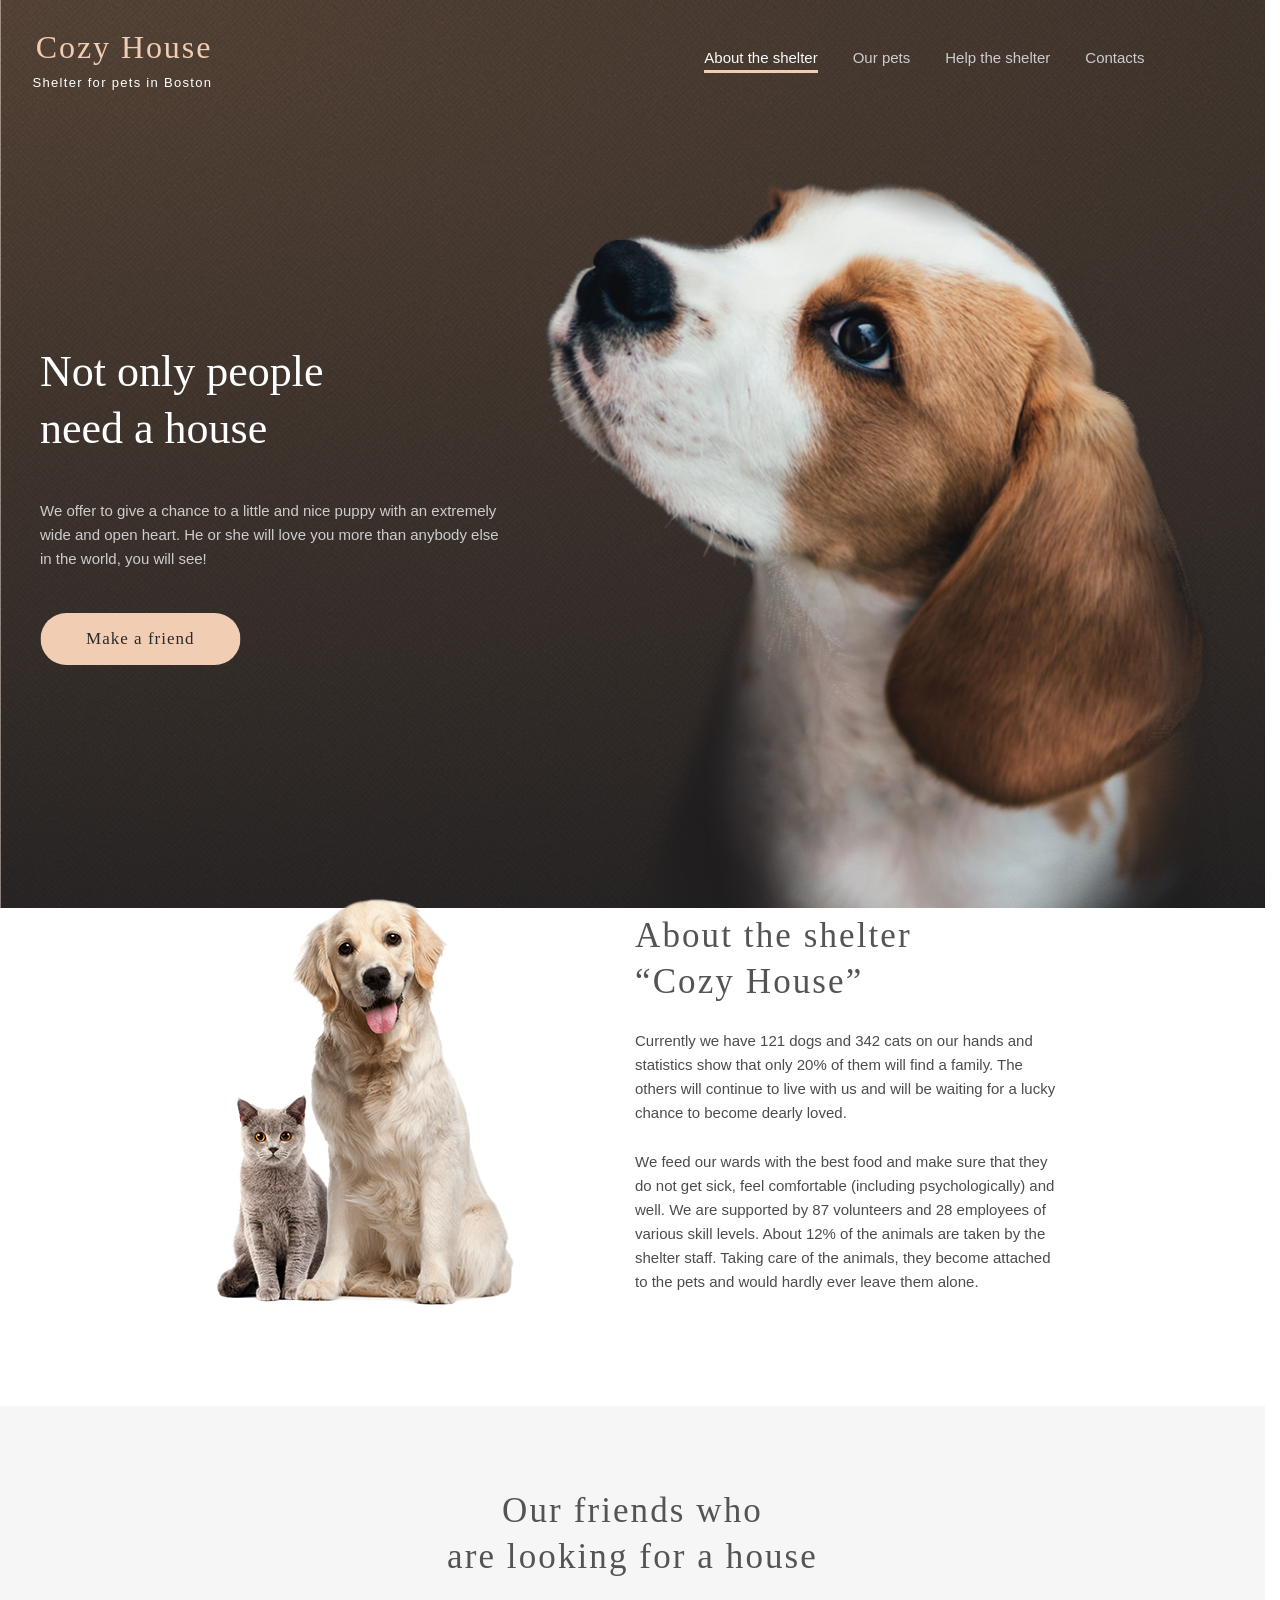
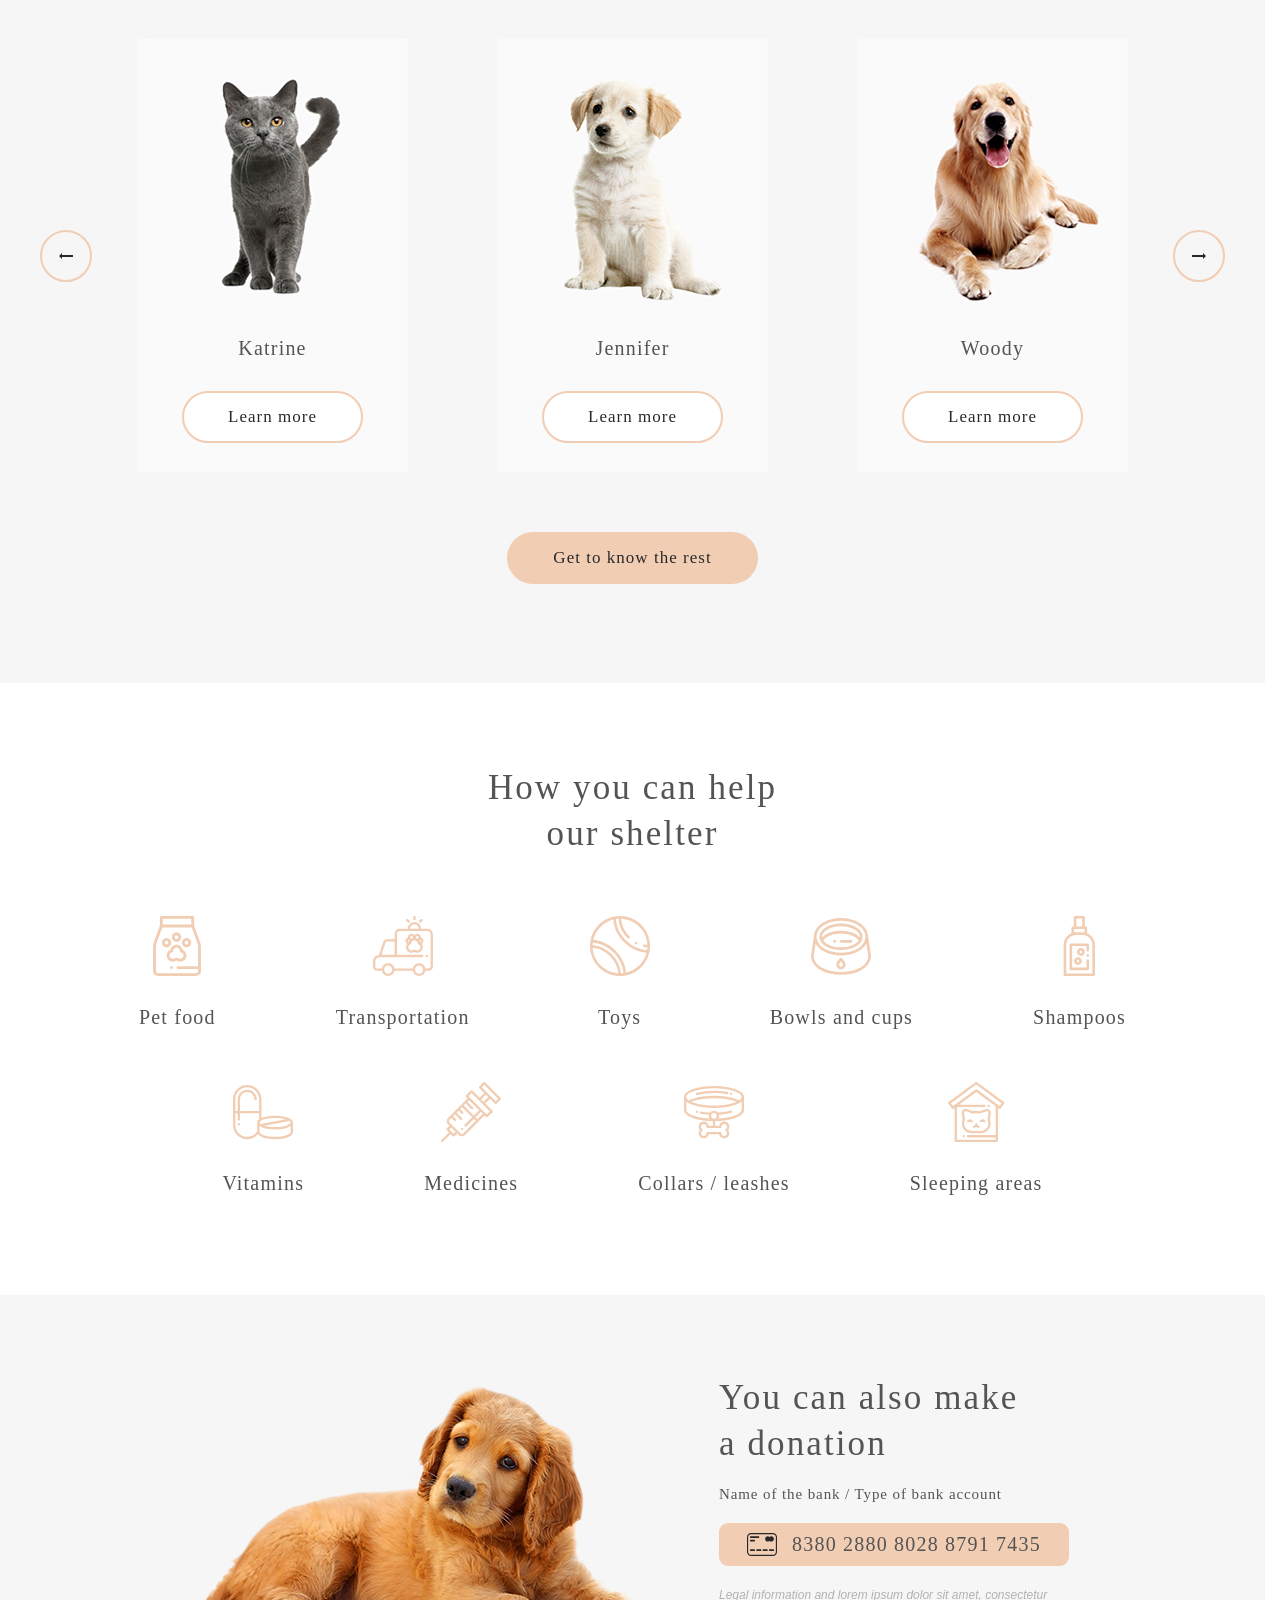
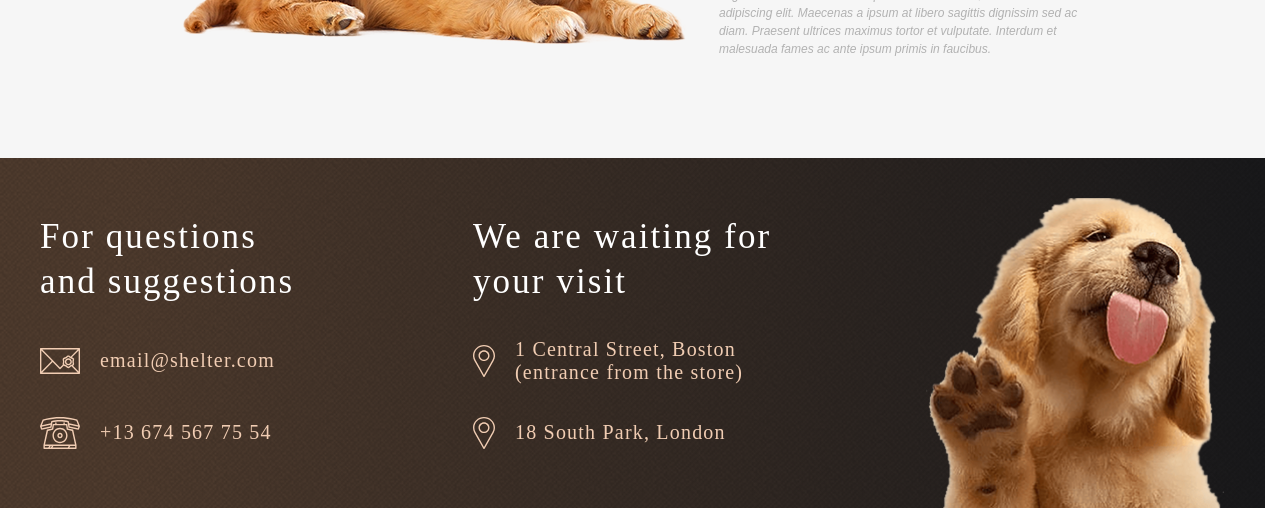
==== shelter/index.html @ 60123913 "refactor: section start background (Fri, Jun 19, 2026 06:32:00 PM)" ====
<!DOCTYPE html>
<html lang="en">

<head>
  <meta charset="utf-8">
  <meta http-equiv="X-UA-Compatible" content="IE=edge">
  <meta name="viewport" content="width=device-width, initial-scale=1">
  <link href="https://fonts.cdnfonts.com/css/georgia" rel="stylesheet">
  <link rel="stylesheet" href="./assets/css/modern-normalize.css">
  <link rel="stylesheet" href="./assets/css/burger.css">
  <link rel="stylesheet" href="./assets/css/styles.css">
  <link rel="stylesheet" href="./assets/css/styles-mobile.css">
  <link rel="icon" href="./favicon.ico">
  <title>Cozy House - Main</title>
</head>

<body>

  <div class="container">

    <header class="header">
      <nav class="nav">
        <div class="nav-container">
          <div class="title-container">
            <div class="title-caption"><a href="./index.html">Cozy House</a></div>
            <div class="subtitle-caption">Shelter for pets in Boston</div>
          </div>
          <ul class="nav-links-container">
            <li class="nav-item"><span class="nav-link nav-link-active">About the shelter</span></li>
            <li class="nav-item"><a href="./our-pets.html" class="nav-link">Our pets</a></li>
            <li class="nav-item"><a href="./index.html#help" class="nav-link">Help the shelter</a></li>
            <li class="nav-item"><a href="#contacts" class="nav-link">Contacts</a></li>
          </ul>
          <div class="burger-button-container">
            <div class="burger-button">
              <span class="burger-line burger-line-top"></span>
              <span class="burger-line burger-line-center"></span>
              <span class="burger-line burger-line-bottom"></span>
            </div>
          </div>
        </div>
      </nav>
    </header>

    <main class="main">

      <section class="section-start">
        <div class="start-container">
          <div class="start-content-container">
            <h1 class="header-h1 start-header">Not only people need a house</h1>
            <p class="paragraph-l color-dark-s">We offer to give a chance to a little and nice puppy with an extremely
              wide and open heart. He or she will love you more than anybody else in the world, you will see!</p>
            <div class="start-button-container">
              <a href="#pets" class="pet-button start-button">Make a friend</a>
            </div>
          </div>
          <div class="start-image-container">
            <div class="start-image"></div>
          </div>
        </div>
      </section>

      <section class="section-about" id="about">
        <div class="about-container">
          <div class="about-image-container">
            <div class="about-image"></div>
          </div>
          <div class="about-content-container">
            <h2 class="header-h2 about-header">About the shelter “Cozy House”</h2>
            <p class="paragraph-l about-text">Currently we have 121 dogs and 342 cats on our hands and statistics show
              that only
              20% of them will find a family. The others will continue to live with us and will be waiting for a lucky
              chance to become dearly loved.</p>
            <p class="paragraph-l about-text">We feed our wards with the best food and make sure that they do not get
              sick, feel
              comfortable (including psychologically) and well. We are supported by 87 volunteers and 28 employees of
              various skill levels. About 12% of the animals are taken by the shelter staff. Taking care of the animals,
              they become attached to the pets and would hardly ever leave them alone.</p>
          </div>
        </div>
      </section>

      <section class="section-pets" id="pets">
        <div class="pets-container">
          <h2 class="header-h2 pets-header">Our friends who<br> are looking for a house</h2>

          <div class="pets-slider-container">

            <div class="slider-controls">
              <div class="slider-control slider-control-left"></div>
            </div>

            <div class="pets-slider">

              <div class="pet-card">
                <div class="pet-image pet-image-1"></div>
                <h3 class="header-h3 pet-name">Katrine</h3>
                <div class="pet-button-container">
                  <a href="#" class="pet-button">Learn more</a>
                </div>
              </div>

              <div class="pet-card">
                <div class="pet-image pet-image-2"></div>
                <h3 class="header-h3 pet-name">Jennifer</h3>
                <div class="pet-button-container">
                  <a href="#" class="pet-button">Learn more</a>
                </div>
              </div>

              <div class="pet-card">
                <div class="pet-image pet-image-3"></div>
                <h3 class="header-h3 pet-name">Woody</h3>
                <div class="pet-button-container">
                  <a href="#" class="pet-button">Learn more</a>
                </div>
              </div>

            </div>

            <div class="slider-controls">
              <div class="slider-control slider-control-right"></div>
            </div>

          </div>

          <div class="pets-button-container">
            <a href="./our-pets.html" class="pet-button pets-button">Get to know the rest</a>
          </div>

        </div>
      </section>

      <section class="section-help" id="help">
        <div class="help-container">
          <h2 class="header-h2 help-header">How you can help our shelter</h2>
          <div class="help-items-container">
            <div class="help-item">
              <div class="help-image help-image-1"></div>
              <h3 class="header-h3 help-item-header">Pet food</h3>
            </div>
            <div class="help-item">
              <div class="help-image help-image-2"></div>
              <h3 class="header-h3 help-item-header">Transportation</h3>
            </div>
            <div class="help-item">
              <div class="help-image help-image-3"></div>
              <h3 class="header-h3 help-item-header">Toys</h3>
            </div>
            <div class="help-item">
              <div class="help-image help-image-4"></div>
              <h3 class="header-h3 help-item-header">Bowls and cups</h3>
            </div>
            <div class="help-item">
              <div class="help-image help-image-5"></div>
              <h3 class="header-h3 help-item-header">Shampoos</h3>
            </div>
            <div class="help-item">
              <div class="help-image help-image-6"></div>
              <h3 class="header-h3 help-item-header">Vitamins</h3>
            </div>
            <div class="help-item">
              <div class="help-image help-image-7"></div>
              <h3 class="header-h3 help-item-header">Medicines</h3>
            </div>
            <div class="help-item">
              <div class="help-image help-image-8"></div>
              <h3 class="header-h3 help-item-header">Collars / leashes</h3>
            </div>
            <div class="help-item">
              <div class="help-image help-image-9 "></div>
              <h3 class="header-h3 help-item-header">Sleeping areas</h3>
            </div>
          </div>
        </div>
      </section>

      <section class="section-donation" id="donation">
        <div class="donation-container">
          <div class="donation-image-container">
            <div class="donation-image"></div>
          </div>
          <div class="donation-content-container">
            <h2 class="header-h2 donation-header">You can also make a donation</h2>
            <p class="header-h5">Name of the bank / Type of bank account</p>
            <div class="donation-card-container">
              <div class="card-image"></div>
              <a href="#">
                <p class="header-h3">8380 2880 8028 8791 7435</p>
              </a>
            </div>
            <p class="paragraph-s">Legal information and lorem ipsum dolor sit amet, consectetur adipiscing elit.
              Maecenas a ipsum at libero sagittis dignissim sed ac diam. Praesent ultrices maximus tortor et vulputate.
              Interdum et malesuada fames ac ante ipsum primis in faucibus.</p>
          </div>
        </div>
      </section>

    </main>

    <footer class="footer" id="contacts">

      <div class="footer-container">
        <div class="footer-content-container">
          <div class="footer-contacts-container">
            <p class="header-h2 color-light-xl">For questions and suggestions</p>
            <div class="footer-mail">
              <div class="mail-icon"></div>
              <p class="header-h3"><a class="footer-link" href="mailto:email@shelter.com">email@shelter.com</a></p>
            </div>
            <div class="footer-phone">
              <div class="phone-icon"></div>
              <p class="header-h3"><a class="footer-link" href="tel:+136745677554">+13 674 567 75 54</a></p>
            </div>
          </div>
          <div class="footer-location-container">
            <p class="header-h2 color-light-xl">We are waiting for your visit</p>
            <div class="footer-location">
              <div class="location-icon"></div>
              <p class="header-h3"><a class="footer-link" href="https://maps.app.goo.gl/uSCrZoXKpnxsAoTY9"
                  target="_blank">1 Central Street, Boston (entrance from the store)</a></p>
            </div>
            <div class="footer-location">
              <div class="location-icon"></div>
              <p class="header-h3"><a class="footer-link" href="https://maps.app.goo.gl/Q9Zvm2cSrWFvhHvR8"
                  target="_blank">18 South Park, London</a></p>
            </div>
          </div>
          <div class="footer-image-container">
            <div class="footer-image"></div>
          </div>
        </div>
      </div>

    </footer>

  </div>

  <script src="./assets/js/index.js"></script>
  <script src="./assets/js/burger.js"></script>

</body>

</html>
---- shelter/assets/css/burger.css ----
.burger-button-container {
  display: none;
  margin-top: 20px;
  margin-right: 0px;
  z-index: 3;
}

.burger-button {
  position: relative;
  width: 30px;
  height: 22px;
  display: flex;
  flex-direction: column;
  justify-content: center;
  gap: 8px;
}

.burger-line {
  align-self: center;
  width: 30px;
  height: 2px;
  background-color: var(--color-primary, #f1cdb3);
}

.burger-line-top,
.burger-line-center,
.burger-line-bottom {
  position: absolute;
  transition-duration: 0.2s;
  transition-property: all;
  transition-delay: 0.1s;
  transition-timing-function: ease-in-out;
}

.burger-line-top {
  top: 0px;
}

.burger-line-center {
  top: 10px;
}

.burger-line-bottom {
  top: 20px;
}

.burger__active .burger-line-top {
  transform: translateY(10px) translateX(10px) rotate(-90deg);
}

.burger__active .burger-line-center {
  transform: rotate(90deg);
}

.burger__active .burger-line-bottom {
  transform: translateY(-10px) translateX(-10px) rotate(-90deg);
}
---- shelter/assets/css/styles.css ----
:root {
  --page-width: 1280px;
  --color-primary: #f1cdb3;
  --color-primary-light: #fddcc4;
  --color-dark: #292929;
  --color-dark-s: #cdcdcd;
  --color-dark-m: #b2b2b2;
  --color-dark-l: #545454;
  --color-dark-xl: #4c4c4c;
  --color-dark-3xl: #292929;
  --color-light: #ffffff;
  --color-light-s: #fafafa;
  --color-light-l: #f6f6f6;
  --color-light-xl: #fff;
}

html {
  scroll-behavior: smooth;
  scrollbar-gutter: stable;
}

body {
  margin: 0;
  padding: 0;
  background: var(--color-light, #fff);
  width: 100%;
  height: 100%;
}

ul {
  list-style-type: none;
}

li.nav-item:hover a {
  cursor: pointer;
}

p,
h1,
h2,
h3,
h4,
ul {
  padding: 0;
  margin: 0;
}

.container {
  /*
  max-width: ;
  position: relative;
  margin-left: auto;
  margin-right: auto;
  */
  overflow: hidden;
}

.header-h1 {
  color: var(--color-light-xl, #fff);
  font-family: Georgia;
  font-size: 44px;
  font-style: normal;
  font-weight: 400;
  line-height: 130%; /* 57.2px */
}

.header-h2 {
  color: var(--color-dark-l, #545454);
  font-family: Georgia;
  font-size: 35px;
  font-style: normal;
  font-weight: 400;
  line-height: 130%; /* 45.5px */
  letter-spacing: 2.1px;
}

.header-h3 {
  color: var(--color-dark-l, #545454);
  font-family: Georgia;
  font-size: 20px;
  font-style: normal;
  font-weight: 400;
  line-height: 115%; /* 23px */
  letter-spacing: 1.2px;
}

.header-h4 {
  color: var(--color-dark-l, #545454);
  font-family: Georgia;
  font-size: 20px;
  font-style: normal;
  font-weight: 400;
  line-height: 115%; /* 23px */
  letter-spacing: 1.2px;
}

.header-h5 {
  color: var(--color-dark-l, #545454);
  font-family: Georgia;
  font-size: 15px;
  font-style: normal;
  font-weight: 400;
  line-height: 110%; /* 16.5px */
  letter-spacing: 0.9px;
}

.paragraph-l {
  color: var(--color-dark-xl, #4c4c4c);
  font-family: Arial;
  font-size: 15px;
  font-style: normal;
  font-weight: 400;
  line-height: 160%; /* 24px */
}

.paragraph-s {
  color: var(--color-dark-m, #b2b2b2);
  font-family: Arial;
  font-size: 12px;
  font-style: italic;
  font-weight: 400;
  line-height: 150%; /* 18px */
}

.pet-params {
  color: #000;
  font-family: Georgia;
  font-size: 15px;
  font-style: normal;
  font-weight: 400;
  line-height: 110%; /* 16.5px */
  letter-spacing: 0.9px;
}

.pet-button {
  font-family: Georgia;
  font-size: 17px;
  font-style: normal;
  font-weight: 400;
  line-height: 130%; /* 22.1px */
  letter-spacing: 1.02px;
  background-color: var(--color-light-xl, #fff);
  color: var(--color-dark-3xl, #292929);
  border: 2px solid var(--color-primary, #f1cdb3);
  border-radius: 100px;
  padding: 13px 44px;
  transition-duration: 0.2s;
  transition-property: all;
  transition-delay: 0.1s;
  transition-timing-function: ease-in-out;
}

.pet-card:hover .pet-button-container .pet-button {
  background-color: var(--color-primary, #f1cdb3);
}

.color-primary {
  color: #f1cdb3;
}

.color-dark-s {
  color: #cdcdcd;
}

.color-dark-l {
  color: #545454;
}

.color-light-xl {
  color: #fff;
}

/* Header */

.header {
  max-width: var(--page-width);
  margin-left: auto;
  margin-right: auto;
  display: flex;
  flex-direction: row;
  justify-content: center;
  align-items: center;
}

.nav {
  display: flex;
  width: 100%;
  flex-direction: row;
  justify-content: center;
  align-items: flex-start;
}

.nav-container {
  display: flex;
  width: 100%;
  height: 60px;
  max-width: 1200px;
  flex-direction: row;
  justify-content: flex-start;
  align-items: flex-start;
  /*margin: 30px 40px 0 40px;*/
  margin-top: 30px;
  margin-left: clamp(30px, calc(0px + 10 * ((100vw - 768px) / (1280 - 768))), 40px);
  margin-right: clamp(30px, calc(0px + 10 * ((100vw - 768px) / (1280 - 768))), 40px);
  /*gap: 573px;*/
  gap: clamp(81px, calc(0px + 492 * ((100vw - 768px) / (1280 - 768))), 573px);
}

.title-container {
  display: flex;
  flex-direction: column;
  justify-content: flex-end;
  align-items: flex-end;
  gap: 10px;
}

.title-caption a {
  color: var(--color-primary, #f1cdb3);
  font-family: Georgia;
  font-size: 32px;
  font-style: normal;
  font-weight: 400;
  line-height: 110%; /* 35.2px */
  letter-spacing: 1.92px;
}

.subtitle-caption {
  color: var(--color-light-xl, #fff);
  font-family: Arial;
  font-size: 13px;
  font-style: normal;
  font-weight: 400;
  line-height: normal;
  letter-spacing: 1.3px;
}

.nav-links-container {
  margin-top: 4px;
  display: flex;
  flex-direction: row;
  justify-content: flex-start;
  align-items: center;
  gap: 35px;
}

.nav-item {
  color: var(--color-dark-s, #cdcdcd);
  font-family: Arial;
  font-size: 15px;
  font-style: normal;
  font-weight: 400;
  line-height: 160%; /* 24px */
  padding: 12px 0px;
}

a,
a.nav-link:link,
a.nav-link:visited,
a.nav-link:hover,
a.nav-link:active {
  position: relative;
  color: var(--color-dark-s, #cdcdcd);
  text-decoration: none;
  transition-duration: 0.2s;
  transition-property: all;
  transition-delay: 0.1s;
  transition-timing-function: ease-in-out;
}

/*
a.nav-link::before {
  content: "";
  position: absolute;
  top: 21px;
  height: 3px;
  width: stretch;
  background-color: transparent;
  transition-duration: 0.2s;
  transition-property: all;
  transition-delay: 0.1s;
  transition-timing-function: ease-in-out;
}

a.nav-link:hover::before {
  color: var(--color-light-s, #fafafa);
  background-color: var(--color-primary);
}
*/

a.nav-link:hover {
  color: var(--color-light-s, #fafafa);
}

span.nav-link {
  position: relative;
  display: inline-block;
}

span.nav-link::before {
  content: "";
  position: absolute;
  display: inline-block;
  top: 24px;
  left: 0;
  right: 0;
  height: 3px;
  width: stretch;
  background-color: transparent;
  transition-duration: 0.2s;
  transition-property: all;
  transition-delay: 0.1s;
  transition-timing-function: ease-in-out;
}

span.nav-link-active::before {
  background-color: var(--color-primary);
}

span.nav-link-active {
  color: var(--color-light-s, #fafafa);
}

/* Start */

.section-start {
  position: absolute;
  top: 0;
  left: 50%;
  transform: translateX(-50%);
  width: 100%;
  z-index: -1;
  background-image: url(../images/noise_transparent.png), radial-gradient(237.5% 111.8% at 0% 0%, #5b483a 0%, #262425 100%);
  background-color: var(--color-primary, #211f20);
  background-position:
    0% 0%,
    0 0;
  background-size:
    110px 110px,
    auto;
  background-repeat: repeat, no-repeat;
  display: flex;
  flex-direction: column;
  justify-content: flex-start;
  text-align: flex-start;
  overflow: clip;
}

.start-container {
  width: var(--page-width);
  margin-left: auto;
  margin-right: auto;
  margin-top: 180px;
  display: flex;
  flex-direction: row;
  gap: 42px;
}

.start-content-container {
  width: 460px;
  margin-top: 163px;
  display: flex;
  flex-direction: column;
  justify-content: flex-start;
  align-items: flex-start;
  gap: 42px;
  margin-left: 40px;
}

.start-header {
  width: 310px;
  color: var(--color-light-xl, #fff);
}

.start-button-container {
  display: flex;
  flex-direction: row;
  justify-content: center;
  align-items: center;
  height: 52px;
}

.start-button {
  color: var(--color-dark-3xl, #292929);
  background-color: var(--color-primary, #f1cdb3);
  border: 2px solid transparent;
}

.start-button:hover {
  background-color: var(--color-primary-light, #fddcc4);
}

.start-image-container {
  width: 100%;
  max-width: 698px;
  max-height: 728px;
  align-self: flex-end;
}

.start-image {
  width: 698px;
  height: 728px;
  background-image: url(../images/start-screen-puppy.png);
  background-repeat: no-repeat;
  background-size: contain;
  background-position: bottom;
}

/* About */

.section-about {
  margin-top: 728px;
  max-width: var(--page-width);
  margin-left: auto;
  margin-right: auto;
  padding: 80px 40px 100px 40px;
}

.about-container {
  display: flex;
  flex-direction: row;
  justify-content: flex-start;
  align-items: flex-start;
  gap: 120px;
}

.about-image-container {
  margin-left: 175px;
  width: 300px;
  height: 408px;
  max-width: 300px;
  max-height: 408px;
  background: url(../images/about-pets.png) no-repeat;
}

.about-content-container {
  width: 370px;
  margin-top: 15px;
  display: flex;
  flex-direction: column;
  justify-content: flex-start;
  align-items: flex-start;
  gap: 25px;
}

.about-text {
  width: 430px;
}

/* Pets */

.section-pets {
  width: 100%;
  background: var(--color-light-l, #f6f6f6);
}

.pets-container {
  max-width: var(--page-width);
  margin-left: auto;
  margin-right: auto;
  padding: 80px 40px 100px 40px;
  display: flex;
  flex-direction: column;
  justify-content: center;
  align-items: center;
  gap: 60px;
}

.pets-header {
  padding-top: 2px;
  width: 400px;
  text-align: center;
}

.pets-slider-container {
  width: 100%;
  display: flex;
  flex-direction: row;
  justify-content: space-between;
  align-items: center;
}

.slider-controls {
  display: flex;
  flex-direction: row;
  justify-content: center;
  align-items: center;
}

.slider-control {
  display: flex;
  flex-direction: row;
  justify-content: center;
  align-items: center;
  width: 52px;
  height: 52px;
  border-radius: 100px;
  border: 2px solid var(--color-primary, #f1cdb3);
  transition-duration: 0.2s;
  transition-property: all;
  transition-delay: 0.1s;
  transition-timing-function: ease-in-out;
  cursor: pointer;
}

.slider-control:hover {
  background-color: var(--color-primary, #f1cdb3);
}

.slider-control-left {
  background-image: url(../icons/arrow-left.svg);
  background-position: center;
  background-repeat: no-repeat;
  background-color: transparent;
}

.slider-control-right {
  background-image: url(../icons/arrow-right.svg);
  background-position: center;
  background-repeat: no-repeat;
  background-color: transparent;
}

.pets-slider {
  display: flex;
  flex-direction: row;
  justify-content: center;
  align-items: center;
  gap: 90px;
}

.pet-card {
  background-color: var(--color-light-s, #fafafa);
  padding-bottom: 30px;
  width: 270px;
  display: flex;
  flex-direction: column;
  justify-content: center;
  align-items: center;
  gap: 25px;
  cursor: pointer;
  transition-duration: 0.2s;
  transition-property: all;
  transition-delay: 0.1s;
  transition-timing-function: ease-in-out;
}

.pet-card:hover {
  background-color: var(--color-light-xl, #fff);
}

.pet-name {
  padding-top: 3px;
}

.pet-image {
  width: 270px;
  height: 270px;
  max-width: 270px;
  max-height: 270px;
  background-color: var(--color-light-xl, #fff) cover;
}

.pet-image-1 {
  background: url(../images/pets-katrine.png) no-repeat;
}

.pet-image-2 {
  background: url(../images/pets-jennifer.png) no-repeat;
}

.pet-image-3 {
  background: url(../images/pets-woody.png) no-repeat;
}

.pet-button-container {
  margin-top: 7px;
  display: flex;
  flex-direction: row;
  justify-content: center;
  align-items: center;
  height: 50px;
}

.pets-button-container {
  margin-top: 1px;
  display: flex;
  flex-direction: row;
  justify-content: center;
  align-items: center;
  height: 50px;
}

.pets-button {
  color: var(--color-dark-3xl, #292929);
  background-color: var(--color-primary, #f1cdb3);
  border: 2px solid transparent;
}

.pets-button:hover {
  background-color: var(--color-primary-light, #fddcc4);
  border: 2px solid var(--color-primary-light, #fddcc4);
}

/* Help */

.section-help {
  width: 100%;
}

.help-container {
  padding: 82px 40px 100px 40px;
  max-width: var(--page-width);
  margin-left: auto;
  margin-right: auto;
  display: flex;
  flex-direction: column;
  justify-content: center;
  align-items: center;
  gap: 60px;
}

.help-header {
  width: 310px;
  text-align: center;
}

.help-items-container {
  display: flex;
  flex-direction: row;
  justify-content: center;
  align-items: center;
  column-gap: 120px;
  row-gap: 53px;
  flex-wrap: wrap;
}

.help-item {
  display: flex;
  flex-direction: column;
  justify-content: center;
  align-items: center;
  gap: 30px;
}

.help-image {
  width: 60px;
  height: 60px;
}

.help-image-1 {
  background: url(../icons/icon-pet-food.svg) no-repeat;
}

.help-image-2 {
  background: url(../icons/icon-transportation.svg) no-repeat;
}

.help-image-3 {
  background: url(../icons/icon-toys.svg) no-repeat;
}

.help-image-4 {
  background: url(../icons/icon-bowls-and-cups.svg) no-repeat;
}

.help-image-5 {
  background: url(../icons/icon-shampoos.svg) no-repeat;
}

.help-image-6 {
  background: url(../icons/icon-vitamins.svg) no-repeat;
}

.help-image-7 {
  background: url(../icons/icon-medicines.svg) no-repeat;
}

.help-image-8 {
  background: url(../icons/icon-collars-leashes.svg) no-repeat;
}

.help-image-9 {
  background: url(../icons/icon-sleeping-area.svg) no-repeat;
}

/* Donation */

.section-donation {
  width: 100%;
  background: var(--color-light-l, #f6f6f6);
}

.donation-container {
  padding: 75px 182px 100px 183px;
  max-width: var(--page-width);
  margin-left: auto;
  margin-right: auto;
  display: flex;
  flex-direction: row;
  justify-content: flex-start;
  align-items: flex-start;
  gap: 30px;
}

.donation-image-container {
  margin-top: 15px;
}

.donation-image {
  width: 506px;
  height: 261px;
  max-width: 506px;
  max-height: 261px;
  background: url(../images/donation-dog.png) no-repeat;
}

.donation-content-container {
  margin-top: 5px;
  display: flex;
  flex-direction: column;
  justify-content: flex-start;
  align-items: flex-start;
  gap: 20px;
}

.donation-header {
  width: 300px;
}

.donation-card-container {
  width: 350px;
  display: flex;
  flex-direction: row;
  justify-content: center;
  align-items: center;
  padding: 10px 15px;
  gap: 15px;
  border-radius: 9px;
  background: var(--color-primary, #f1cdb3);
  transition-duration: 0.2s;
  transition-property: all;
  transition-delay: 0.1s;
  transition-timing-function: ease-in-out;
}

.donation-card-container:hover {
  background: var(--color-primary-light, #fddcc4);
}

.card-image {
  width: 30px;
  height: 23px;
  background: url(../icons/credit-card.svg) no-repeat;
}

.donation-paragraph {
  letter-spacing: 0.9px;
}

/* Footer */

.footer-container {
  height: 350px;
  /*padding: 56px 40px 0 40px;*/
  /* 
  background:
    url(../images/start-screen-gradient-background.png),
    radial-gradient(237.5% 111.8% at 0% 0%, #5b483a 0%, #262425 100%) no-repeat;
  */
  /*background-image: url(../images/noise_transparent.png), radial-gradient(549.89% 73.65% at 5.73% 50%, #513d2f 0%, #1a1a1c 100%);*/
  background-image: url(../images/noise_transparent.png), linear-gradient(to right, #513d2f 10%, #1a1a1c 100%);
  background-color: #211f20;
  background-position:
    0% 0%,
    0 0;
  background-size:
    110px 110px,
    auto;
  background-repeat: repeat, no-repeat;
}

.footer-content-container {
  padding: 40px 40px 0 40px;
  max-width: var(--page-width);
  margin-left: auto;
  margin-right: auto;
  display: flex;
  flex-direction: row;
  justify-content: flex-start;
  align-items: flex-start;
  gap: 80px;
}

.footer-contacts-container {
  padding-top: 16px;
  width: 280px;
  display: flex;
  flex-direction: column;
  justify-content: flex-start;
  align-items: flex-start;
}

.footer-location-container {
  margin-left: 80px;
  padding-top: 16px;
  width: 320px;
  display: flex;
  flex-direction: column;
  justify-content: flex-start;
  align-items: center;
}

.footer-mail {
  padding-top: 40px;
  display: flex;
  flex-direction: row;
  justify-content: flex-start;
  align-items: center;
  gap: 20px;
}

.footer-phone {
  padding-top: 40px;
  display: flex;
  flex-direction: row;
  justify-content: flex-start;
  align-items: center;
  gap: 20px;
}

.footer-location {
  align-self: flex-start;
  padding-top: 33px;
  display: flex;
  flex-direction: row;
  justify-content: flex-start;
  align-items: center;
  gap: 20px;
}

.mail-icon {
  width: 40px;
  height: 32px;
  background: url(../icons/icon-email.svg) no-repeat;
}

.phone-icon {
  width: 40px;
  height: 32px;
  background: url(../icons/icon-phone.svg) no-repeat;
}

.location-icon {
  min-width: 22px;
  width: 22px;
  height: 32px;
  background: url(../icons/icon-location.svg) no-repeat;
}

.footer-image-container {
  padding-left: 60px;
  width: 360px;
  display: flex;
  flex-direction: row;
  justify-content: space-between;
  align-items: flex-start;
}

.footer-image {
  align-self: flex-start;
  width: 300px;
  height: 310px;
  background-image: url(../images/footer-puppy.png);
  background-position: top right;
  background-size: cover;
  background-repeat: no-repeat;
}

a,
a.footer-link:link,
a.footer-link:visited,
a.footer-link:hover,
a.footer-link:active {
  color: var(--color-primary, #f1cdb3);
}
---- shelter/assets/css/styles-mobile.css ----
/* burger */

@media (max-width: 767px) {
  .nav-links-container {
    display: none;
  }

  .burger-button-container {
    display: block;
  }
}
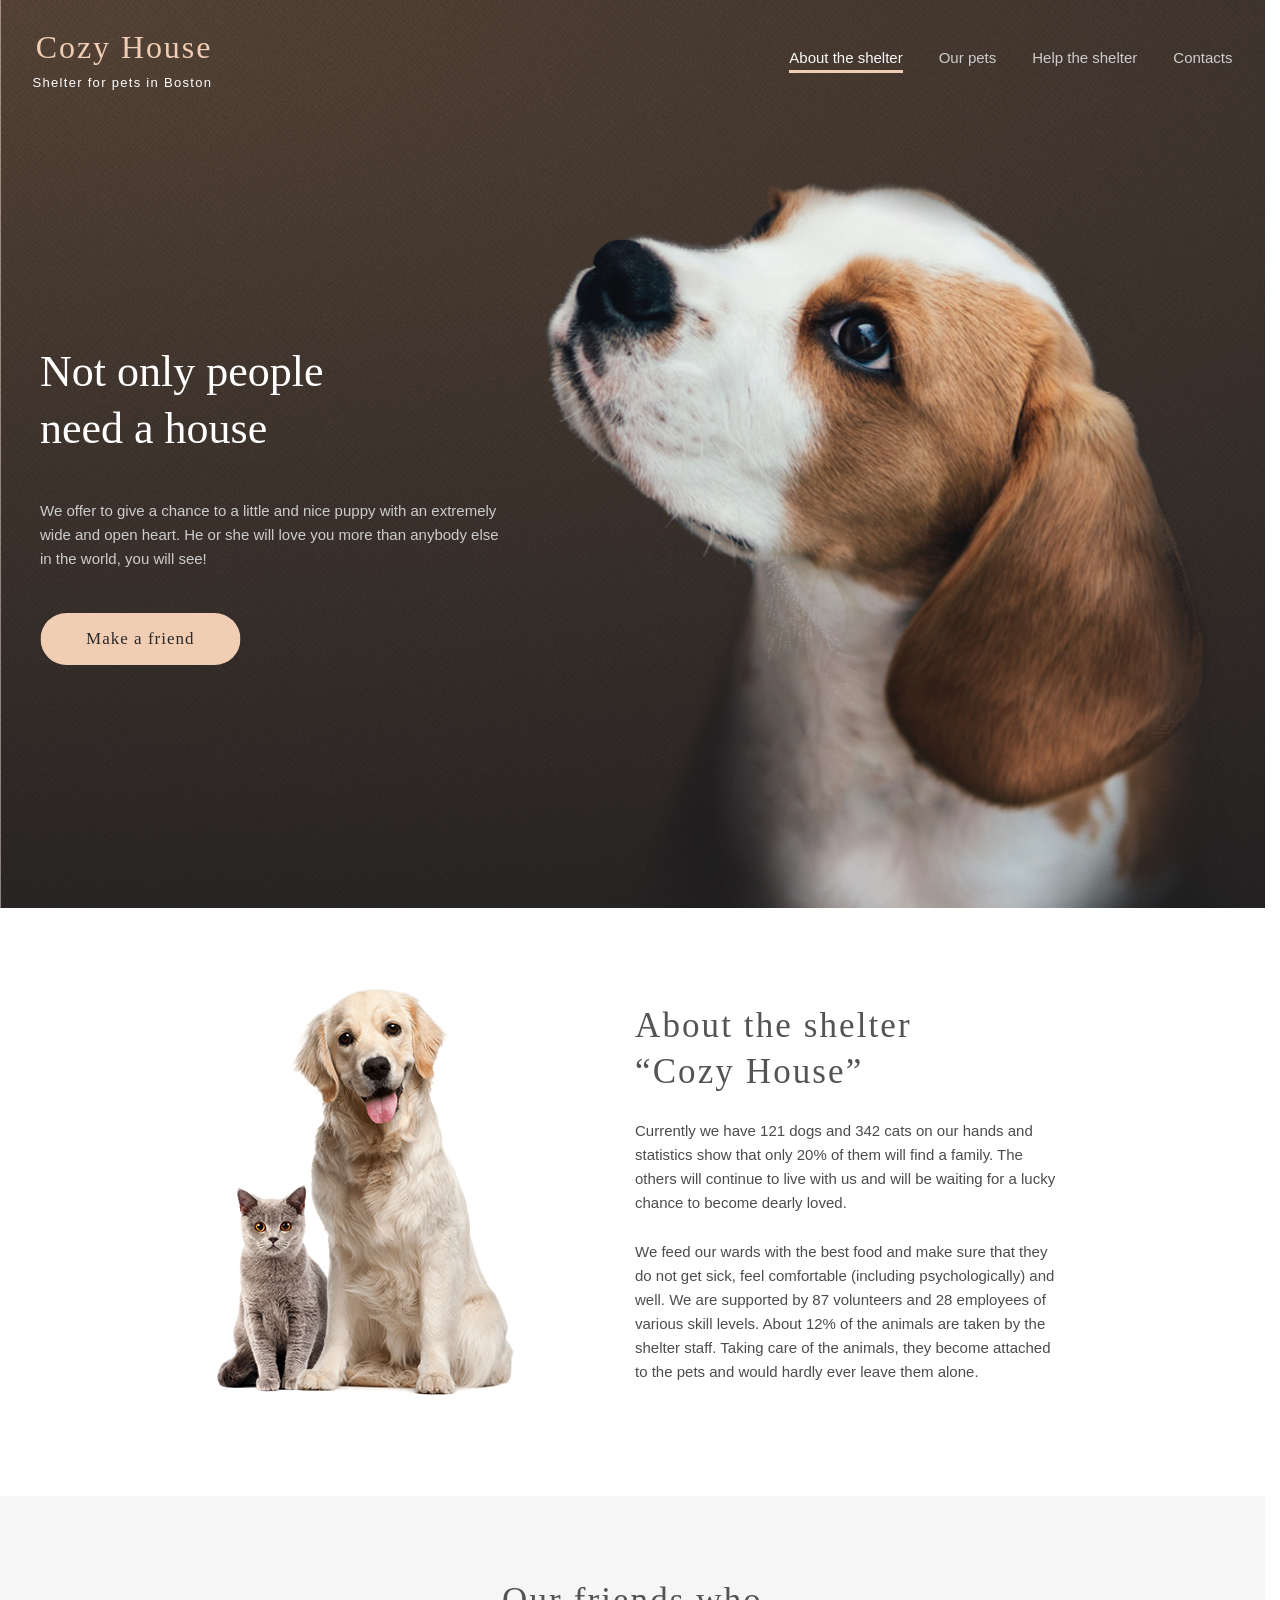
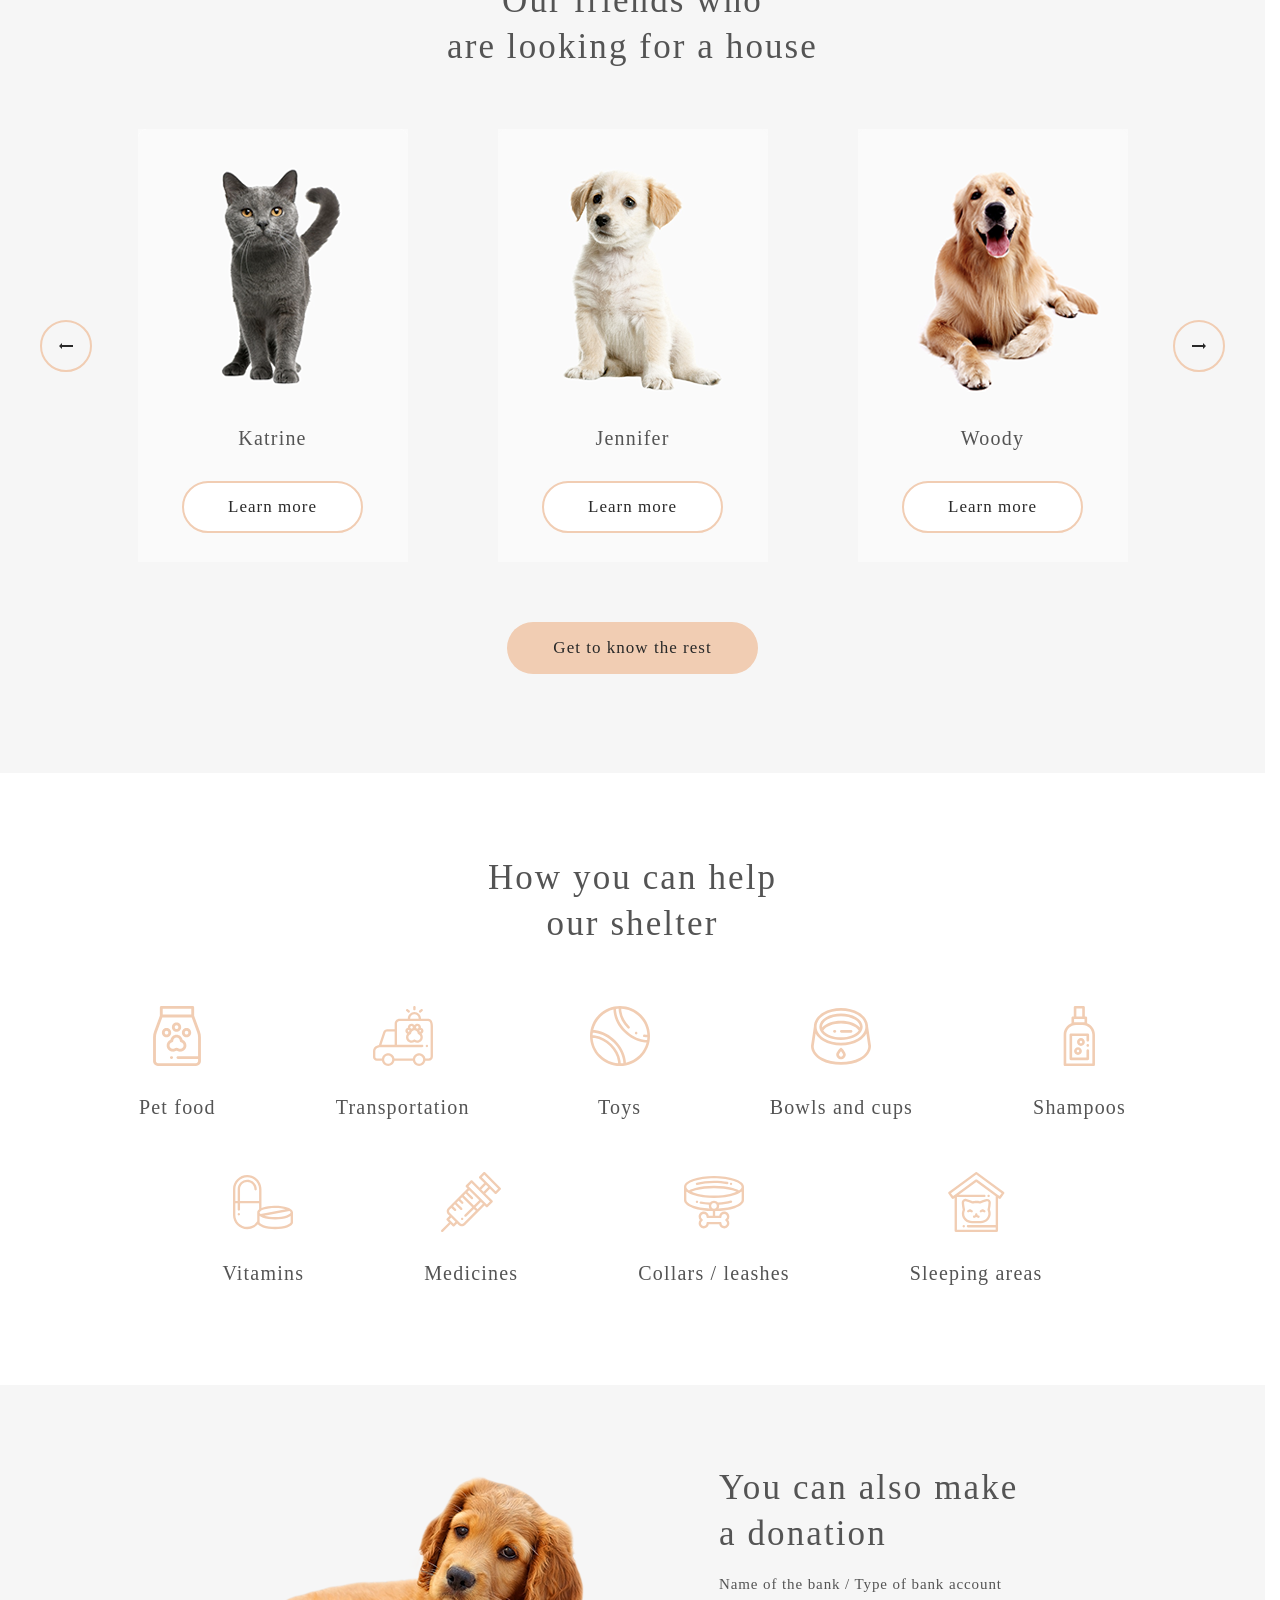
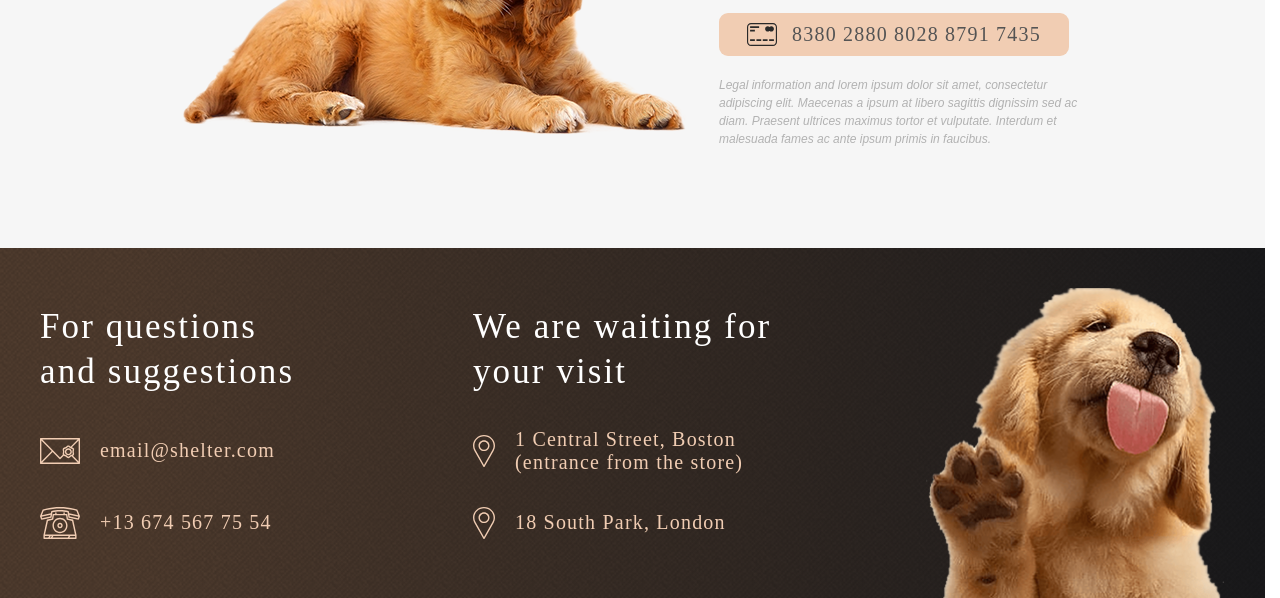
==== commit fbde6110: "style: pets section fot tablet (Sat, Jun 20, 2026 01:01:01 AM)" ====
--- a/shelter/index.html
+++ b/shelter/index.html
@@ -92,7 +92,7 @@
 
             <div class="pets-slider">
 
-              <div class="pet-card">
+              <div class="pet-card pet-card-01">
                 <div class="pet-image pet-image-1"></div>
                 <h3 class="header-h3 pet-name">Katrine</h3>
                 <div class="pet-button-container">
@@ -100,7 +100,7 @@
                 </div>
               </div>
 
-              <div class="pet-card">
+              <div class="pet-card pet-card-02">
                 <div class="pet-image pet-image-2"></div>
                 <h3 class="header-h3 pet-name">Jennifer</h3>
                 <div class="pet-button-container">
@@ -108,7 +108,7 @@
                 </div>
               </div>
 
-              <div class="pet-card">
+              <div class="pet-card pet-card-03">
                 <div class="pet-image pet-image-3"></div>
                 <h3 class="header-h3 pet-name">Woody</h3>
                 <div class="pet-button-container">
--- a/shelter/assets/css/styles.css
+++ b/shelter/assets/css/styles.css
@@ -1,5 +1,6 @@
 :root {
   --page-width: 1280px;
+  --page-width-tablet: 768px;
   --color-primary: #f1cdb3;
   --color-primary-light: #fddcc4;
   --color-dark: #292929;
@@ -196,14 +197,14 @@
   height: 60px;
   max-width: 1200px;
   flex-direction: row;
-  justify-content: flex-start;
+  justify-content: space-between;
   align-items: flex-start;
   /*margin: 30px 40px 0 40px;*/
   margin-top: 30px;
   margin-left: clamp(30px, calc(0px + 10 * ((100vw - 768px) / (1280 - 768))), 40px);
   margin-right: clamp(30px, calc(0px + 10 * ((100vw - 768px) / (1280 - 768))), 40px);
   /*gap: 573px;*/
-  gap: clamp(81px, calc(0px + 492 * ((100vw - 768px) / (1280 - 768))), 573px);
+  /*gap: clamp(81px, calc(0px + 492 * ((100vw - 768px) / (1280 - 768))), 573px);*/
 }
 
 .title-container {
@@ -238,9 +239,9 @@
   margin-top: 4px;
   display: flex;
   flex-direction: row;
-  justify-content: flex-start;
-  align-items: center;
-  gap: 35px;
+  justify-content: flex-end;
+  align-items: center;
+  gap: 36px;
 }
 
 .nav-item {
@@ -352,11 +353,13 @@
   margin-top: 180px;
   display: flex;
   flex-direction: row;
+  justify-content: flex-start;
   gap: 42px;
 }
 
 .start-content-container {
-  width: 460px;
+  /*width: 460px;*/
+  width: clamp(300px, calc(300px + 160 * ((100vw - 768px) / (1280 - 768))), 460px);
   margin-top: 163px;
   display: flex;
   flex-direction: column;
@@ -390,25 +393,32 @@
 }
 
 .start-image-container {
+  align-self: flex-end;
+  flex-direction: row;
+  justify-content: flex-end;
+  align-items: center;
   width: 100%;
   max-width: 698px;
   max-height: 728px;
-  align-self: flex-end;
 }
 
 .start-image {
+  /*
   width: 698px;
   height: 728px;
+  */
+  width: clamp(569px, calc(569px + 298 * ((100vw - 768px) / (1280 - 768))), 698px);
+  height: clamp(593px, calc(593px + 300 * ((100vw - 768px) / (1280 - 768))), 728px);
   background-image: url(../images/start-screen-puppy.png);
   background-repeat: no-repeat;
   background-size: contain;
-  background-position: bottom;
+  background-position: bottom center;
 }
 
 /* About */
 
 .section-about {
-  margin-top: 728px;
+  margin-top: 818px;
   max-width: var(--page-width);
   margin-left: auto;
   margin-right: auto;
--- a/shelter/assets/css/styles-mobile.css
+++ b/shelter/assets/css/styles-mobile.css
@@ -9,3 +9,87 @@
     display: block;
   }
 }
+
+/* tablet */
+
+@media (max-width: 768px) {
+  .section-start {
+    justify-content: center;
+  }
+
+  .start-container {
+    max-width: var(--page-width-tablet);
+    margin-top: 150px;
+    flex-direction: column;
+    justify-content: center;
+    align-self: center;
+    gap: 100px;
+  }
+
+  .start-content-container {
+    width: 460px;
+    margin-top: 0px;
+    align-self: center;
+    justify-content: center;
+    align-items: flex-start;
+    margin-left: 0px;
+  }
+
+  .start-button-container {
+    align-self: center;
+  }
+
+  .start-image-container {
+    align-self: center;
+    /*margin-left: 140px;*/
+    margin-left: clamp(0px, calc(0px + 140 * ((100vw - 320px) / (768 - 320))), 140px);
+    width: clamp(260px, calc(260px + 309 * ((100vw - 320px) / (768 - 320))), 569px);
+    justify-content: center;
+  }
+
+  .start-image {
+    width: clamp(260px, calc(260px + 309 * ((100vw - 320px) / (768 - 320))), 569px);
+    height: clamp(272px, calc(272px + 321 * ((100vw - 320px) / (768 - 320))), 593px);
+  }
+
+  .section-about {
+    margin-top: 1000px;
+    max-width: var(--page-width-tablet);
+    padding: 0 0 100px 0;
+  }
+
+  .about-container {
+    padding-top: 138px;
+    align-self: center;
+    flex-direction: column-reverse;
+    justify-content: center;
+    gap: 80px;
+  }
+
+  .about-content-container {
+    width: 430px;
+    align-self: center;
+  }
+
+  .about-image-container {
+    align-self: center;
+    margin-left: 0px;
+  }
+
+  .about-header {
+    max-width: 370px;
+  }
+
+  .pets-container {
+    max-width: var(--page-width-tablet);
+    padding: 78px 30px 100px 30px;
+  }
+
+  .pets-slider {
+    gap: 40px;
+  }
+
+  .pet-card-03 {
+    display: none;
+  }
+}
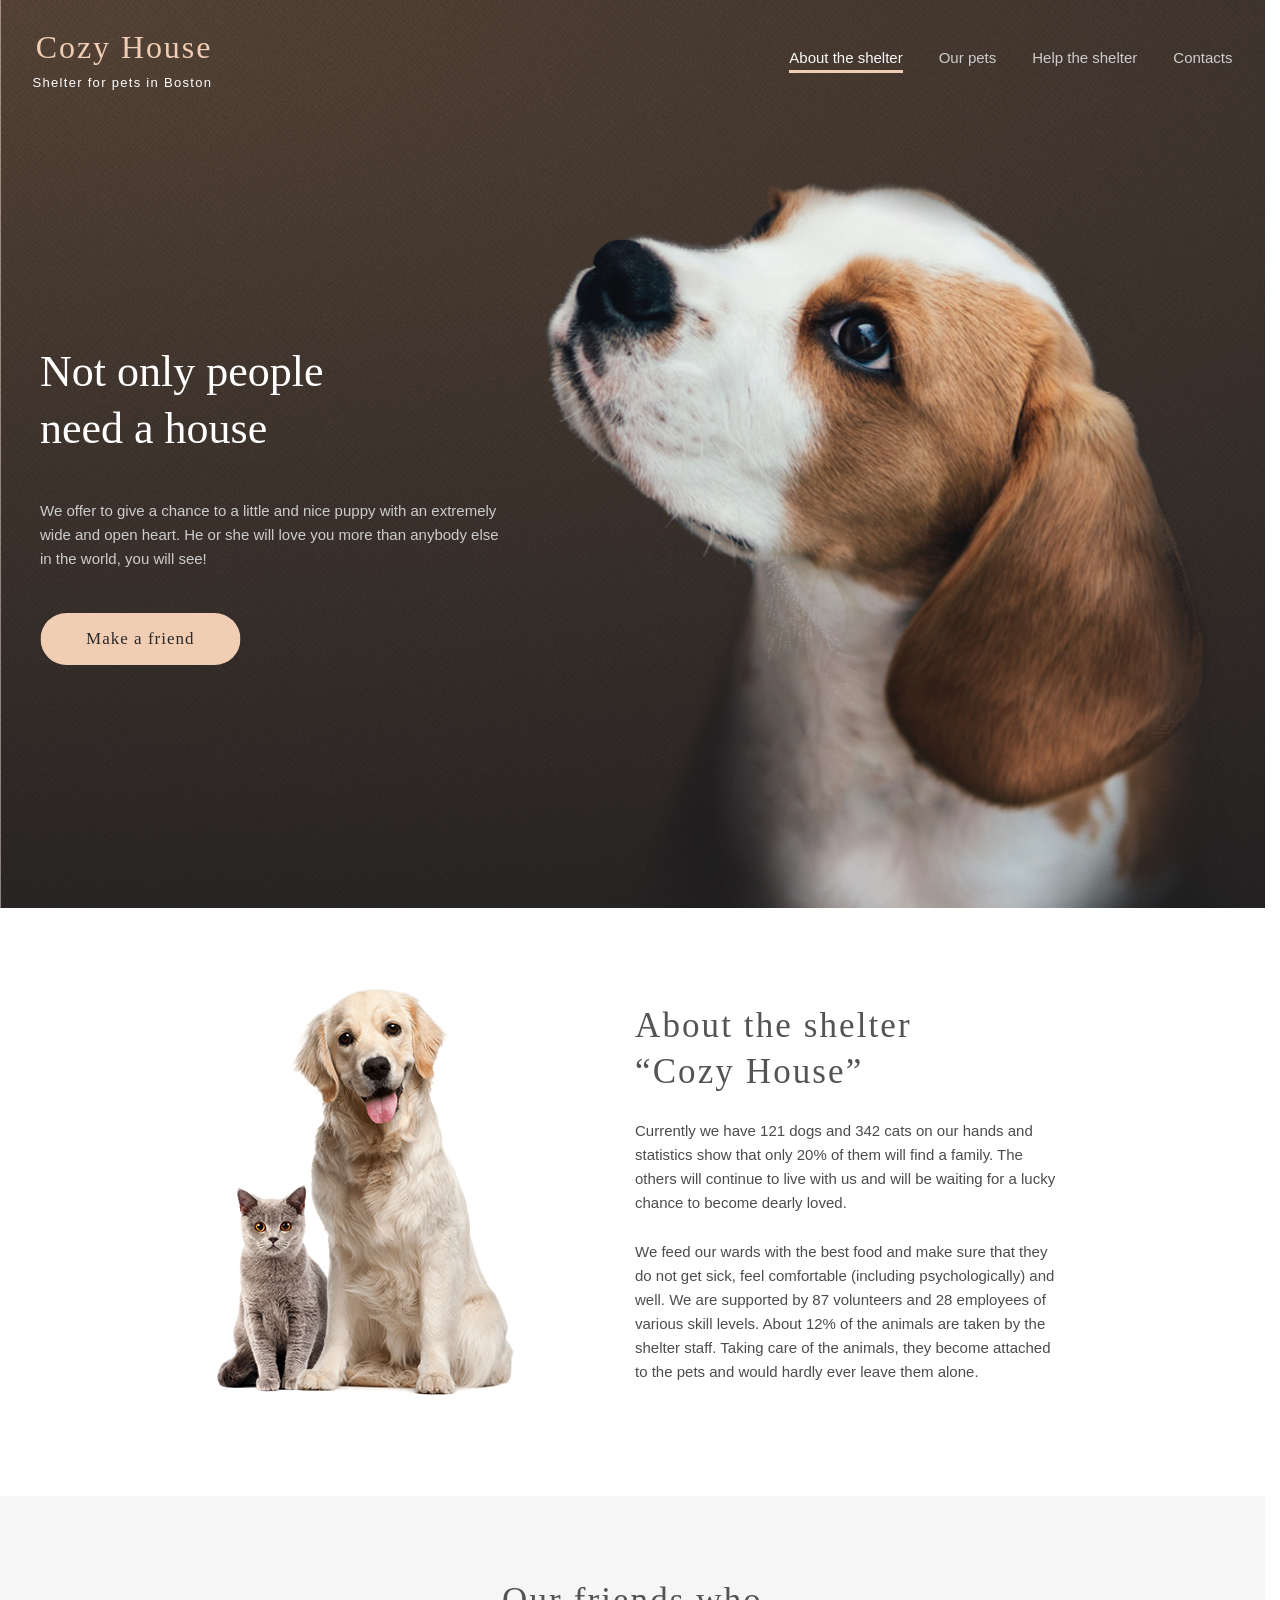
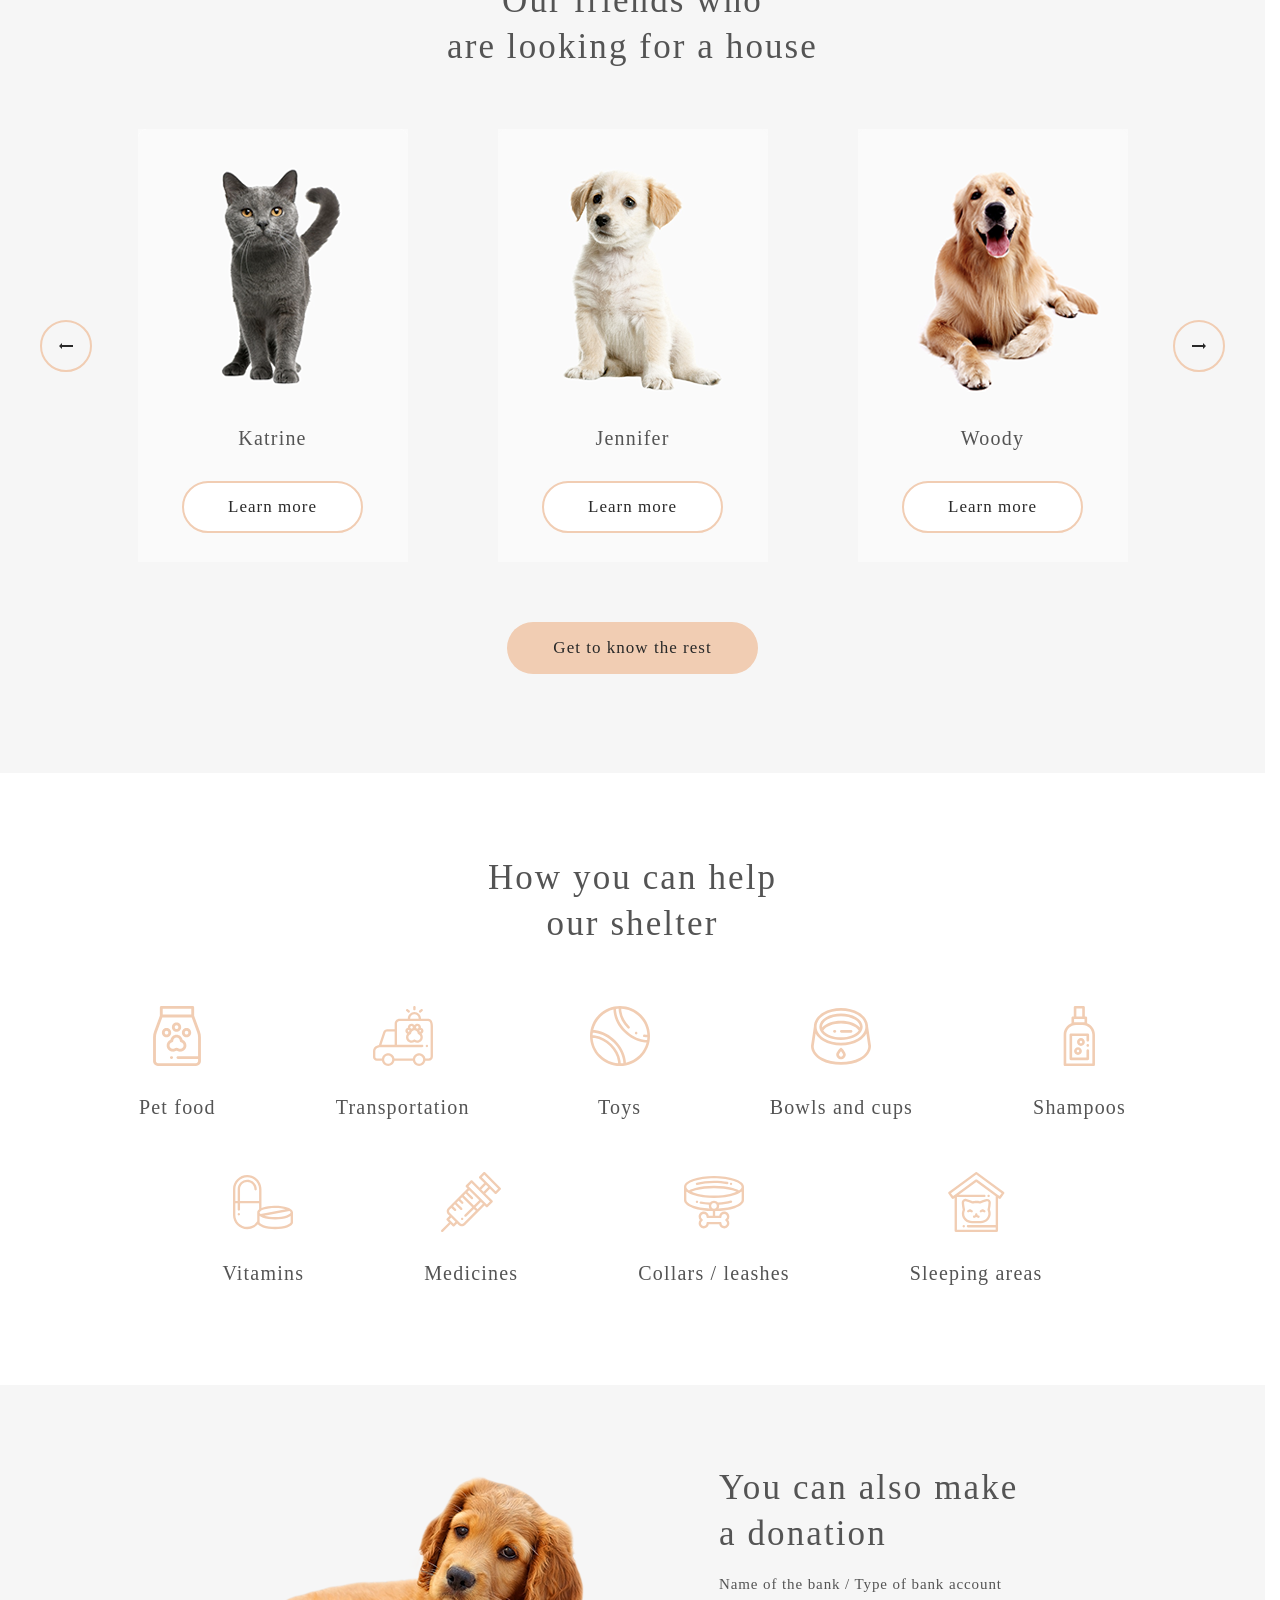
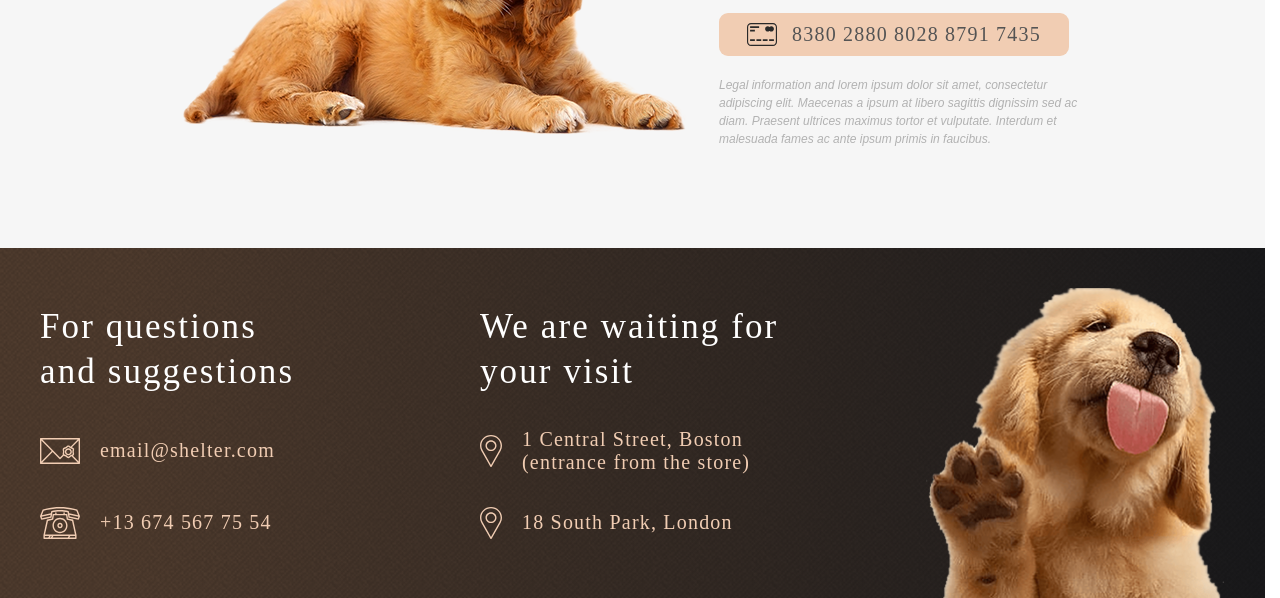
==== commit 9ebd1725: "style: footer section (Sun, Jun 21, 2026 10:59:46 PM)" ====
--- a/shelter/index.html
+++ b/shelter/index.html
@@ -226,9 +226,9 @@
                   target="_blank">18 South Park, London</a></p>
             </div>
           </div>
-          <div class="footer-image-container">
-            <div class="footer-image"></div>
-          </div>
+        </div>
+        <div class="footer-image-container">
+          <div class="footer-image"></div>
         </div>
       </div>
 
--- a/shelter/assets/css/styles.css
+++ b/shelter/assets/css/styles.css
@@ -769,15 +769,12 @@
 
 /* Footer */
 
-.footer-container {
-  height: 350px;
-  /*padding: 56px 40px 0 40px;*/
-  /* 
-  background:
-    url(../images/start-screen-gradient-background.png),
-    radial-gradient(237.5% 111.8% at 0% 0%, #5b483a 0%, #262425 100%) no-repeat;
-  */
-  /*background-image: url(../images/noise_transparent.png), radial-gradient(549.89% 73.65% at 5.73% 50%, #513d2f 0%, #1a1a1c 100%);*/
+.footer {
+  min-height: 350px;
+  display: flex;
+  flex-direction: row;
+  justify-content: center;
+  align-items: flex-end;
   background-image: url(../images/noise_transparent.png), linear-gradient(to right, #513d2f 10%, #1a1a1c 100%);
   background-color: #211f20;
   background-position:
@@ -789,21 +786,30 @@
   background-repeat: repeat, no-repeat;
 }
 
+.footer-container {
+  padding: 40px 40px 0 40px;
+  width: var(--page-width);
+  display: flex;
+  flex-direction: row;
+  justify-content: space-between;
+  align-items: flex-start;
+  /*gap: 80px;*/
+  gap: clamp(40px, calc(40px + 40 * ((100vw - 1200px) / (1280 - 1200))), 80px);
+}
+
 .footer-content-container {
-  padding: 40px 40px 0 40px;
-  max-width: var(--page-width);
-  margin-left: auto;
-  margin-right: auto;
-  display: flex;
-  flex-direction: row;
-  justify-content: flex-start;
-  align-items: flex-start;
-  gap: 80px;
+  display: flex;
+  flex-direction: row;
+  justify-content: flex-start;
+  align-items: flex-start;
+  /*gap: 80px;*/
+  gap: clamp(40px, calc(40px + 40 * ((100vw - 1200px) / (1280 - 1200))), 80px);
 }
 
 .footer-contacts-container {
   padding-top: 16px;
   width: 280px;
+  min-width: 280px;
   display: flex;
   flex-direction: column;
   justify-content: flex-start;
@@ -811,9 +817,11 @@
 }
 
 .footer-location-container {
-  margin-left: 80px;
+  /*margin-left: 80px;*/
+  margin-left: clamp(30px, calc(30px + 50 * ((100vw - 768px) / (1280 - 768))), 80px);
   padding-top: 16px;
   width: 320px;
+  min-width: 320px;
   display: flex;
   flex-direction: column;
   justify-content: flex-start;
@@ -868,11 +876,13 @@
 }
 
 .footer-image-container {
+  /*
   padding-left: 60px;
-  width: 360px;
-  display: flex;
-  flex-direction: row;
-  justify-content: space-between;
+  padding-left: clamp(30px, 30px + calc(30 * ((100vw - 1200px) / (1280 - 1200))), 60px);
+  */
+  display: flex;
+  flex-direction: row;
+  justify-content: flex-end;
   align-items: flex-start;
 }
 
@@ -881,8 +891,8 @@
   width: 300px;
   height: 310px;
   background-image: url(../images/footer-puppy.png);
-  background-position: top right;
-  background-size: cover;
+  background-position: bottom right;
+  background-size: contain;
   background-repeat: no-repeat;
 }
 
--- a/shelter/assets/css/styles-mobile.css
+++ b/shelter/assets/css/styles-mobile.css
@@ -92,4 +92,31 @@
   .pet-card-03 {
     display: none;
   }
+
+  .help-container {
+    padding: 82px 69px 100px 69px;
+  }
+
+  .help-items-container {
+    column-gap: 60px;
+    row-gap: 55px;
+  }
+
+  .help-item {
+    width: 170px;
+  }
+
+  .donation-container {
+    align-self: center;
+    padding: 74px 192px 100px 192px;
+    margin-left: auto;
+    margin-right: auto;
+
+    max-width: var(--page-width-tablet);
+    display: flex;
+    flex-direction: column-reverse;
+    justify-content: center;
+    align-items: center;
+    gap: 45px;
+  }
 }
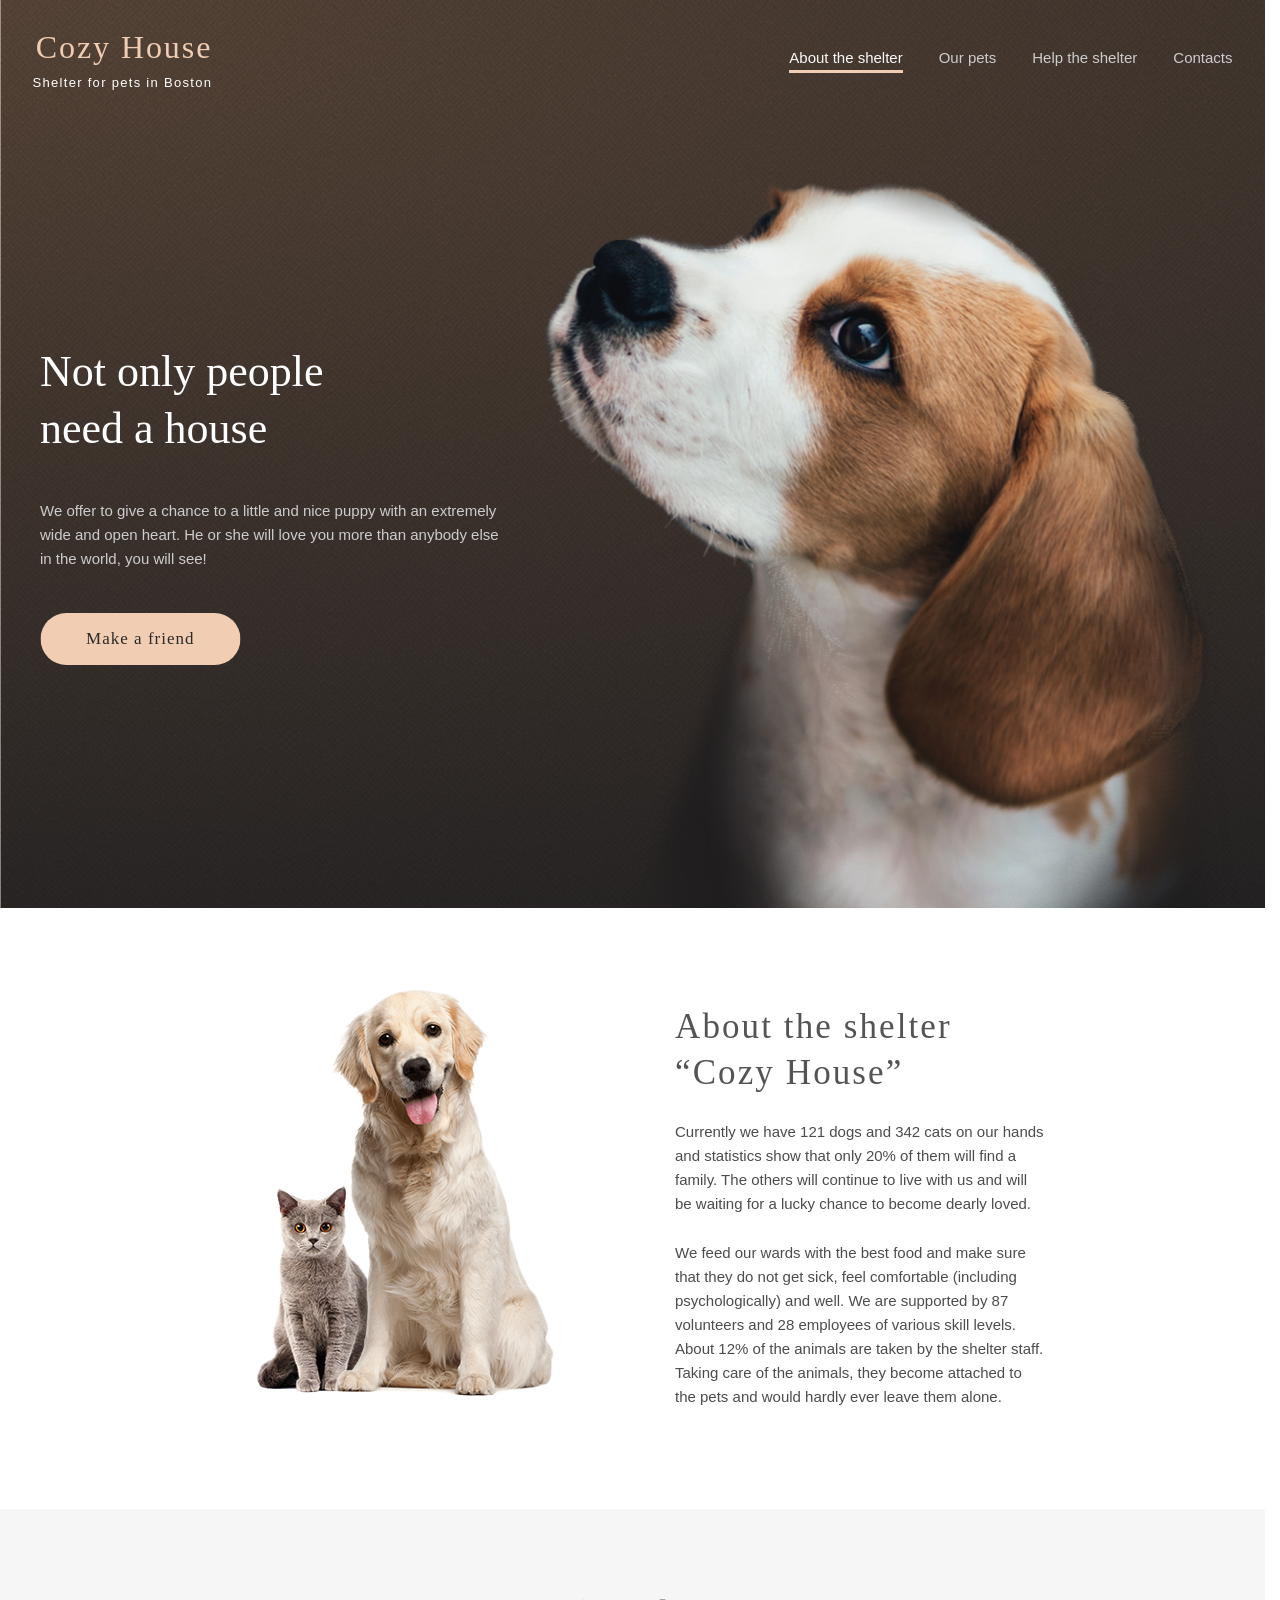
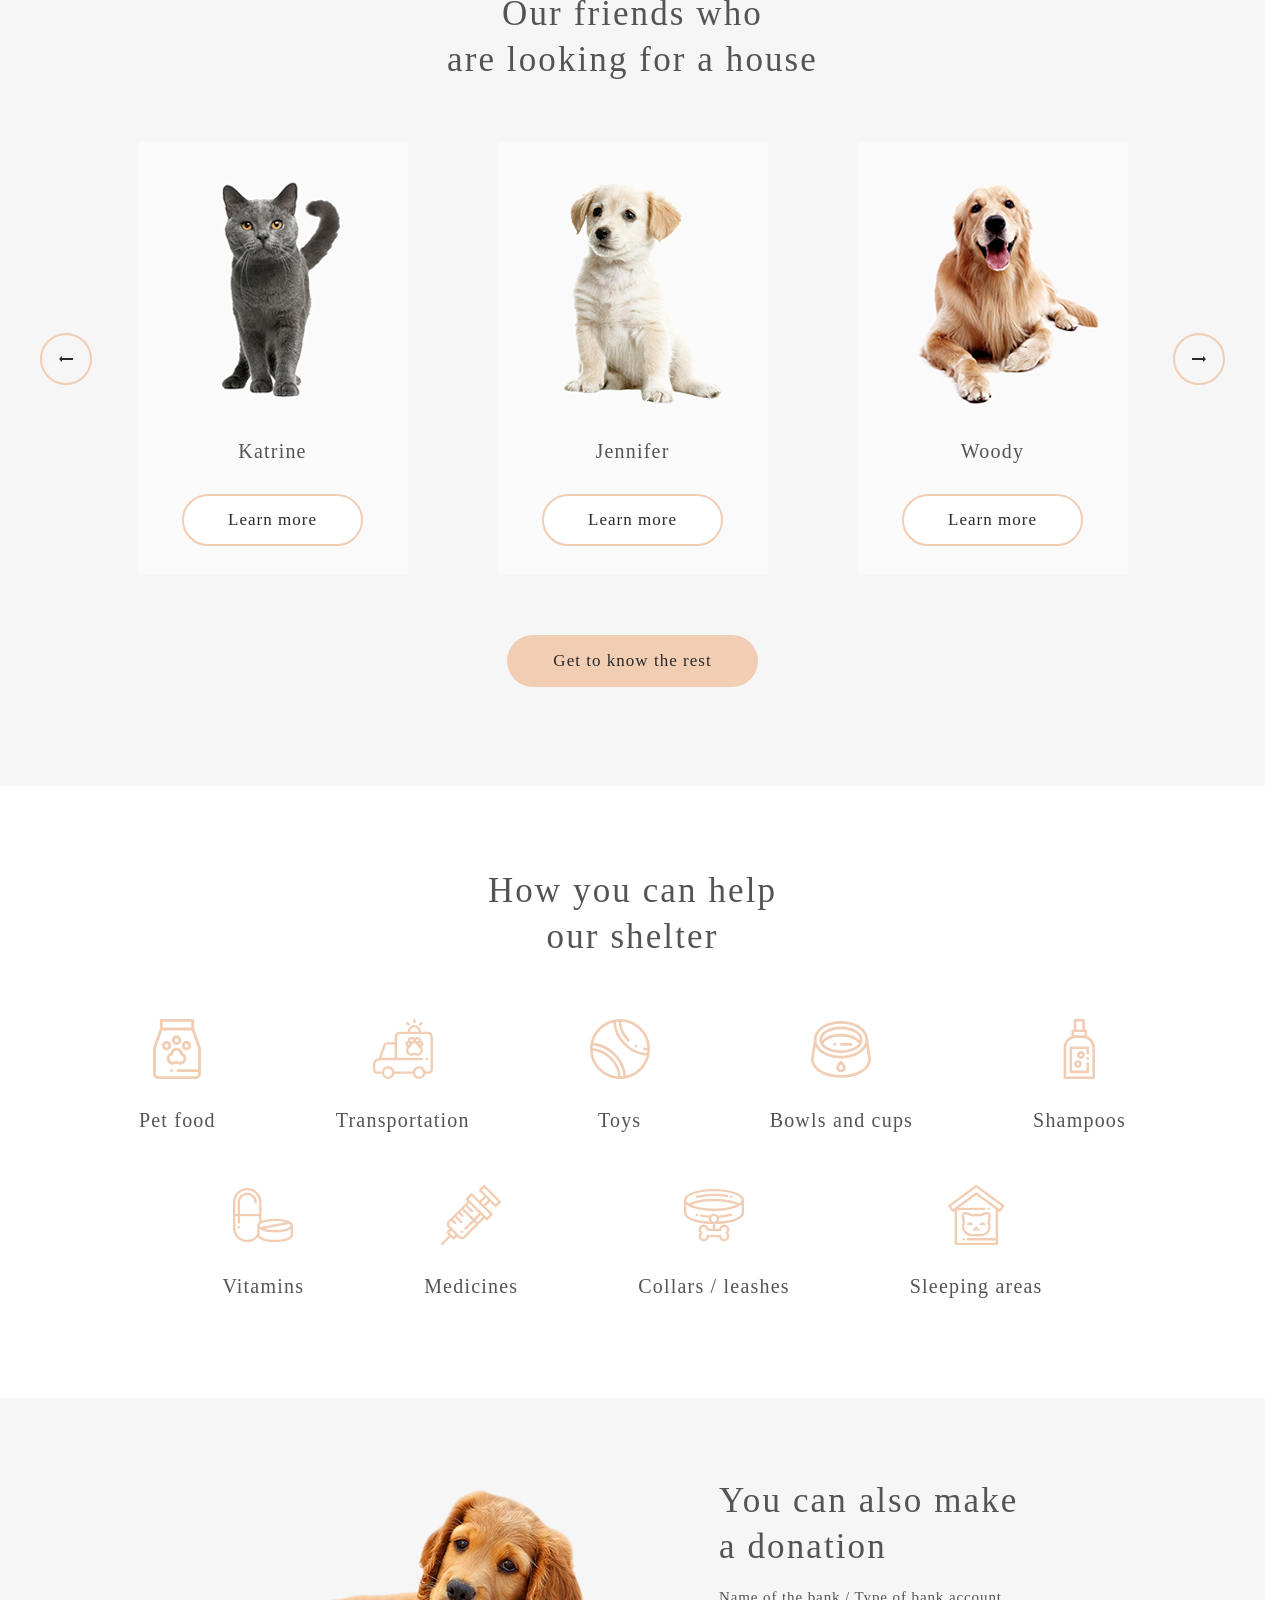
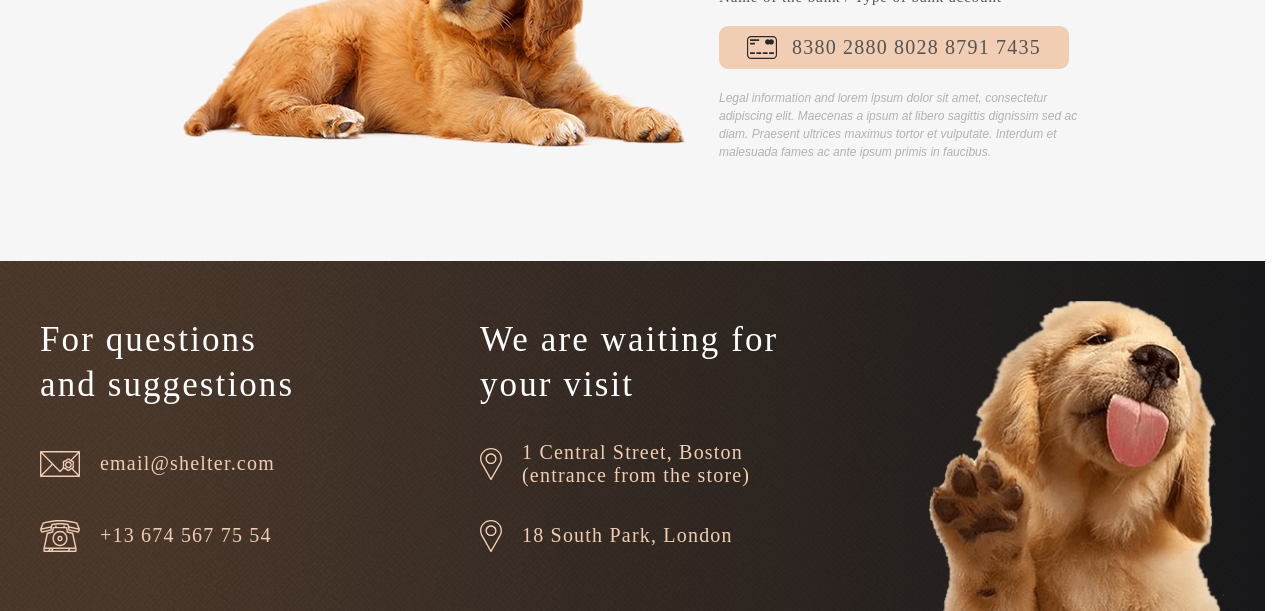
==== commit fb8643d5: "style: section pets (Mon, Jun 22, 2026 01:58:20 PM)" ====
--- a/shelter/index.html
+++ b/shelter/index.html
@@ -118,7 +118,7 @@
 
             </div>
 
-            <div class="slider-controls">
+            <div class="slider-controls slider-controls-justify">
               <div class="slider-control slider-control-right"></div>
             </div>
 
--- a/shelter/assets/css/styles.css
+++ b/shelter/assets/css/styles.css
@@ -419,31 +419,43 @@
 
 .section-about {
   margin-top: 818px;
+  display: flex;
+  flex-direction: row;
+  justify-content: center;
+  align-items: center;
+  padding: 81px 40px 100px 40px;
+}
+
+.about-container {
   max-width: var(--page-width);
-  margin-left: auto;
-  margin-right: auto;
-  padding: 80px 40px 100px 40px;
-}
-
-.about-container {
-  display: flex;
-  flex-direction: row;
-  justify-content: flex-start;
-  align-items: flex-start;
-  gap: 120px;
+  width: 100%;
+  justify-self: center;
+  display: flex;
+  flex-direction: row;
+  justify-content: flex-start;
+  align-items: flex-start;
+  /*gap: 120px;*/
+  gap: clamp(40px, calc(40px + 80 * ((100vw - 768px) / (1280 - 768))), 120px);
+  /*padding-left: 215px;*/
+  padding-left: clamp(0px, calc(0px + 215 * ((100vw - 768px) / (1280 - 768))), 215px);
 }
 
 .about-image-container {
-  margin-left: 175px;
+  max-width: 300px;
+  max-height: 408px;
+}
+
+.about-image {
   width: 300px;
   height: 408px;
-  max-width: 300px;
-  max-height: 408px;
-  background: url(../images/about-pets.png) no-repeat;
+  background-image: url(../images/about-pets.png);
+  background-repeat: no-repeat;
+  background-size: contain;
+  background-position: bottom center;
 }
 
 .about-content-container {
-  width: 370px;
+  max-width: 370px;
   margin-top: 15px;
   display: flex;
   flex-direction: column;
@@ -453,7 +465,7 @@
 }
 
 .about-text {
-  width: 430px;
+  max-width: 430px;
 }
 
 /* Pets */
@@ -492,15 +504,11 @@
 .slider-controls {
   display: flex;
   flex-direction: row;
-  justify-content: center;
+  justify-content: flex-start;
   align-items: center;
 }
 
 .slider-control {
-  display: flex;
-  flex-direction: row;
-  justify-content: center;
-  align-items: center;
   width: 52px;
   height: 52px;
   border-radius: 100px;
@@ -530,12 +538,17 @@
   background-color: transparent;
 }
 
+.slider-controls-justify {
+  justify-content: flex-end;
+}
+
 .pets-slider {
   display: flex;
   flex-direction: row;
   justify-content: center;
   align-items: center;
-  gap: 90px;
+  /*gap: 90px;*/
+  gap: clamp(38px, calc(38px + 52 * ((100vw - 1120px) / (1280 - 1120))), 90px);
 }
 
 .pet-card {
--- a/shelter/assets/css/styles-mobile.css
+++ b/shelter/assets/css/styles-mobile.css
@@ -7,6 +7,62 @@
 
   .burger-button-container {
     display: block;
+  }
+}
+
+/* desktop */
+
+@media (max-width: 1120px) {
+  .pets-slider-container {
+    justify-content: center;
+  }
+  .slider-controls {
+    justify-content: flex-end;
+  }
+  .slider-controls-justify {
+    justify-content: flex-start;
+  }
+  .slider-control {
+    /*margin-left: 12px;*/
+    margin-left: clamp(12px, calc(12px + 41 * ((100vw - 768px) / (1280 - 768))), 53px);
+    /*margin-right: 12px;*/
+    margin-right: clamp(12px, calc(12px + 41 * ((100vw - 768px) / (1280 - 768))), 53px);
+  }
+  .pet-card-03 {
+    display: none;
+  }
+
+  .footer-container {
+    padding: 30px 30px 0 30px;
+    width: var(--page-width-tablet);
+    height: 100%;
+    flex-direction: column;
+    justify-content: center;
+    /*gap: 65px;*/
+    gap: clamp(40px, calc(40px + 25 * ((100vw - 320px) / (768 - 320))), 65px);
+  }
+
+  .footer-content-container {
+    padding: 0 34px;
+    width: 100%;
+    gap: 60px;
+  }
+
+  .footer-contacts-container {
+    padding-top: 0;
+    max-width: 278px;
+  }
+
+  .footer-location-container {
+    padding-top: 0;
+    max-width: 302px;
+    margin-left: 0;
+  }
+
+  .footer-image-container {
+    width: 100%;
+    justify-self: center;
+    justify-content: center;
   }
 }
 
@@ -54,11 +110,11 @@
 
   .section-about {
     margin-top: 1000px;
-    max-width: var(--page-width-tablet);
     padding: 0 0 100px 0;
   }
 
   .about-container {
+    max-width: var(--page-width-tablet);
     padding-top: 138px;
     align-self: center;
     flex-direction: column-reverse;
@@ -67,7 +123,7 @@
   }
 
   .about-content-container {
-    width: 430px;
+    max-width: 430px;
     align-self: center;
   }
 
@@ -87,10 +143,6 @@
 
   .pets-slider {
     gap: 40px;
-  }
-
-  .pet-card-03 {
-    display: none;
   }
 
   .help-container {
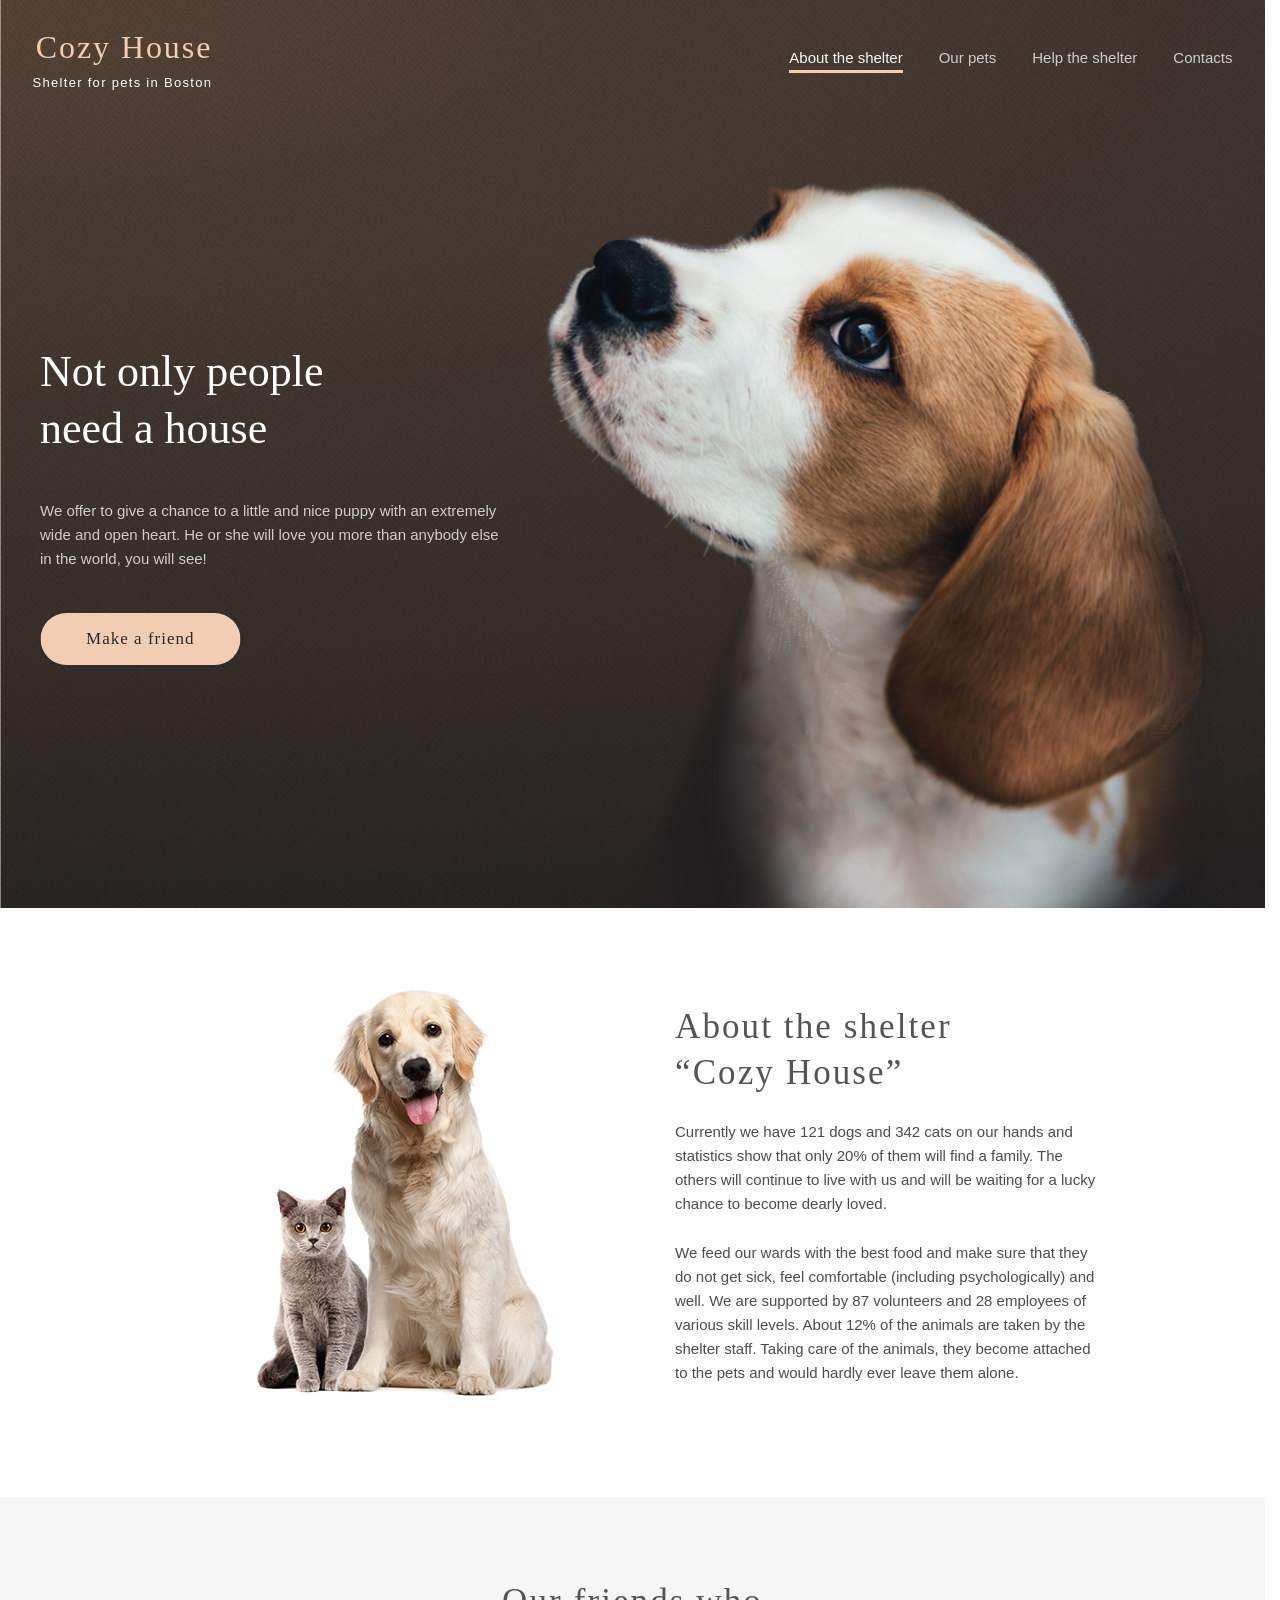
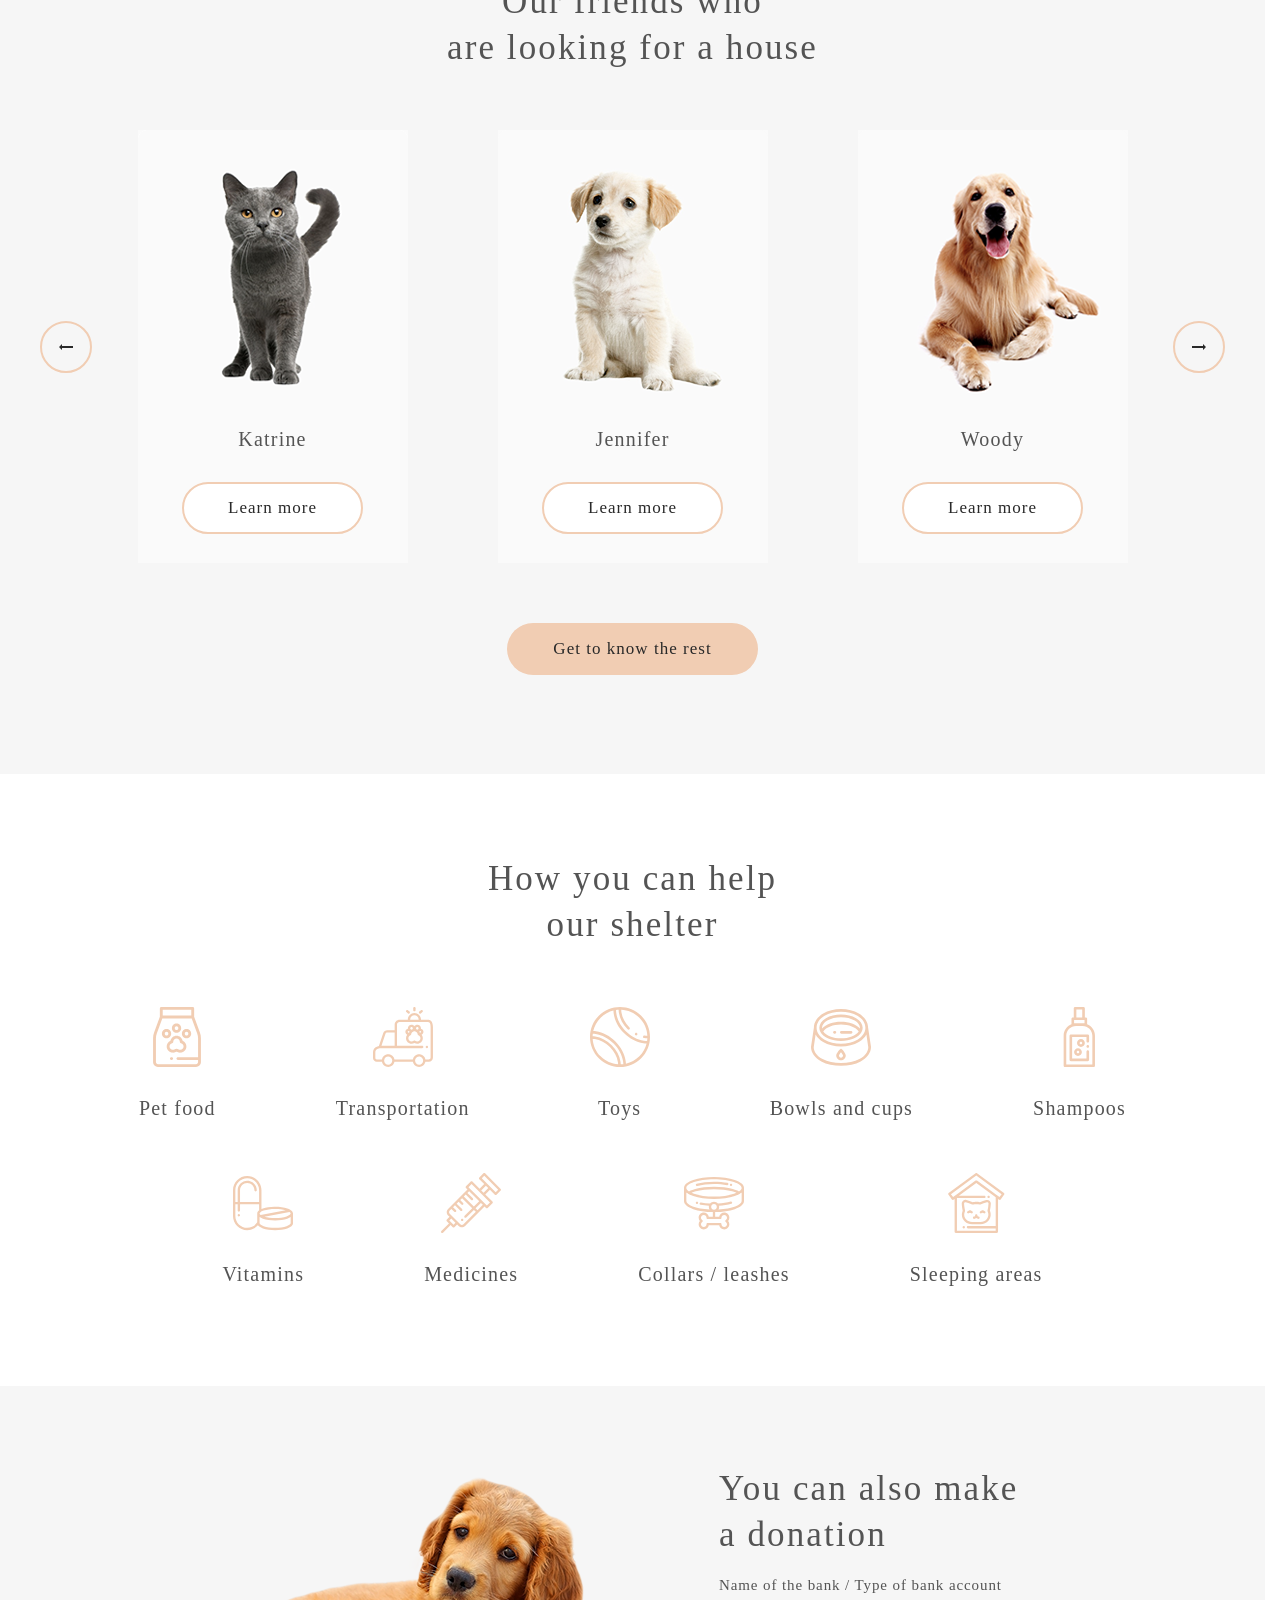
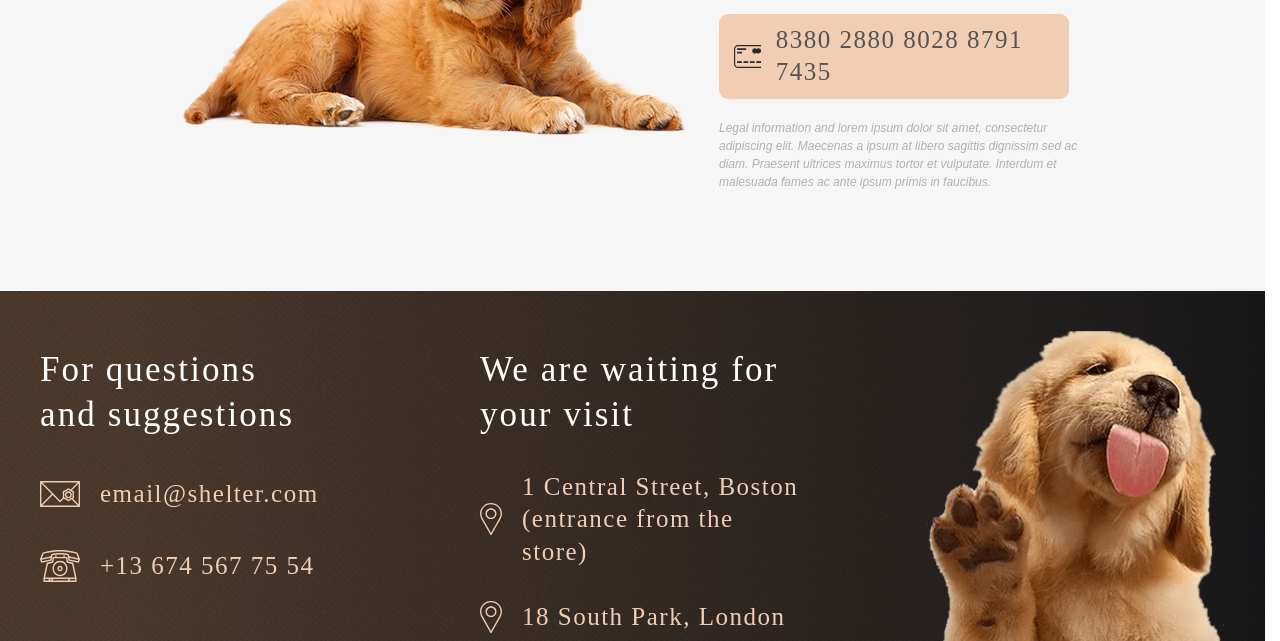
==== commit 732651d9: "style: change typography sizes (Tue, Jun 23, 2026 12:15:05 AM)" ====
--- a/shelter/index.html
+++ b/shelter/index.html
@@ -94,7 +94,7 @@
 
               <div class="pet-card pet-card-01">
                 <div class="pet-image pet-image-1"></div>
-                <h3 class="header-h3 pet-name">Katrine</h3>
+                <h3 class="header-h4 pet-name">Katrine</h3>
                 <div class="pet-button-container">
                   <a href="#" class="pet-button">Learn more</a>
                 </div>
@@ -102,7 +102,7 @@
 
               <div class="pet-card pet-card-02">
                 <div class="pet-image pet-image-2"></div>
-                <h3 class="header-h3 pet-name">Jennifer</h3>
+                <h3 class="header-h4 pet-name">Jennifer</h3>
                 <div class="pet-button-container">
                   <a href="#" class="pet-button">Learn more</a>
                 </div>
@@ -110,7 +110,7 @@
 
               <div class="pet-card pet-card-03">
                 <div class="pet-image pet-image-3"></div>
-                <h3 class="header-h3 pet-name">Woody</h3>
+                <h3 class="header-h4 pet-name">Woody</h3>
                 <div class="pet-button-container">
                   <a href="#" class="pet-button">Learn more</a>
                 </div>
@@ -137,39 +137,39 @@
           <div class="help-items-container">
             <div class="help-item">
               <div class="help-image help-image-1"></div>
-              <h3 class="header-h3 help-item-header">Pet food</h3>
+              <h3 class="header-h4 help-item-header">Pet food</h3>
             </div>
             <div class="help-item">
               <div class="help-image help-image-2"></div>
-              <h3 class="header-h3 help-item-header">Transportation</h3>
+              <h3 class="header-h4 help-item-header">Transportation</h3>
             </div>
             <div class="help-item">
               <div class="help-image help-image-3"></div>
-              <h3 class="header-h3 help-item-header">Toys</h3>
+              <h3 class="header-h4 help-item-header">Toys</h3>
             </div>
             <div class="help-item">
               <div class="help-image help-image-4"></div>
-              <h3 class="header-h3 help-item-header">Bowls and cups</h3>
+              <h3 class="header-h4 help-item-header">Bowls and cups</h3>
             </div>
             <div class="help-item">
               <div class="help-image help-image-5"></div>
-              <h3 class="header-h3 help-item-header">Shampoos</h3>
+              <h3 class="header-h4 help-item-header">Shampoos</h3>
             </div>
             <div class="help-item">
               <div class="help-image help-image-6"></div>
-              <h3 class="header-h3 help-item-header">Vitamins</h3>
+              <h3 class="header-h4 help-item-header">Vitamins</h3>
             </div>
             <div class="help-item">
               <div class="help-image help-image-7"></div>
-              <h3 class="header-h3 help-item-header">Medicines</h3>
+              <h3 class="header-h4 help-item-header">Medicines</h3>
             </div>
             <div class="help-item">
               <div class="help-image help-image-8"></div>
-              <h3 class="header-h3 help-item-header">Collars / leashes</h3>
+              <h3 class="header-h4 help-item-header">Collars / leashes</h3>
             </div>
             <div class="help-item">
               <div class="help-image help-image-9 "></div>
-              <h3 class="header-h3 help-item-header">Sleeping areas</h3>
+              <h3 class="header-h4 help-item-header">Sleeping areas</h3>
             </div>
           </div>
         </div>
--- a/shelter/assets/css/burger.css
+++ b/shelter/assets/css/burger.css
@@ -1,6 +1,6 @@
 .burger-button-container {
   display: none;
-  margin-top: 20px;
+  margin-top: 18px;
   margin-right: 0px;
   z-index: 3;
 }
--- a/shelter/assets/css/styles.css
+++ b/shelter/assets/css/styles.css
@@ -78,11 +78,11 @@
 .header-h3 {
   color: var(--color-dark-l, #545454);
   font-family: Georgia;
-  font-size: 20px;
-  font-style: normal;
-  font-weight: 400;
-  line-height: 115%; /* 23px */
-  letter-spacing: 1.2px;
+  font-size: 25px;
+  font-style: normal;
+  font-weight: 400;
+  line-height: 130%; /* 32.5px */
+  letter-spacing: 1.5px;
 }
 
 .header-h4 {
@@ -465,7 +465,7 @@
 }
 
 .about-text {
-  max-width: 430px;
+  width: 430px;
 }
 
 /* Pets */
--- a/shelter/assets/css/styles-mobile.css
+++ b/shelter/assets/css/styles-mobile.css
@@ -8,26 +8,40 @@
   .burger-button-container {
     display: block;
   }
+
+  .nav-container {
+    margin-left: clamp(20px, calc(10px + 10 * ((100vw - 320px) / (768 - 320))), 30px);
+    margin-right: clamp(20px, calc(10px + 10 * ((100vw - 320px) / (768 - 320))), 30px);
+  }
 }
 
 /* desktop */
 
 @media (max-width: 1120px) {
+  .about-text {
+    width: 100%;
+    max-width: 430px;
+  }
+
   .pets-slider-container {
     justify-content: center;
   }
+
   .slider-controls {
     justify-content: flex-end;
   }
+
   .slider-controls-justify {
     justify-content: flex-start;
   }
+
   .slider-control {
     /*margin-left: 12px;*/
     margin-left: clamp(12px, calc(12px + 41 * ((100vw - 768px) / (1280 - 768))), 53px);
     /*margin-right: 12px;*/
     margin-right: clamp(12px, calc(12px + 41 * ((100vw - 768px) / (1280 - 768))), 53px);
   }
+
   .pet-card-03 {
     display: none;
   }
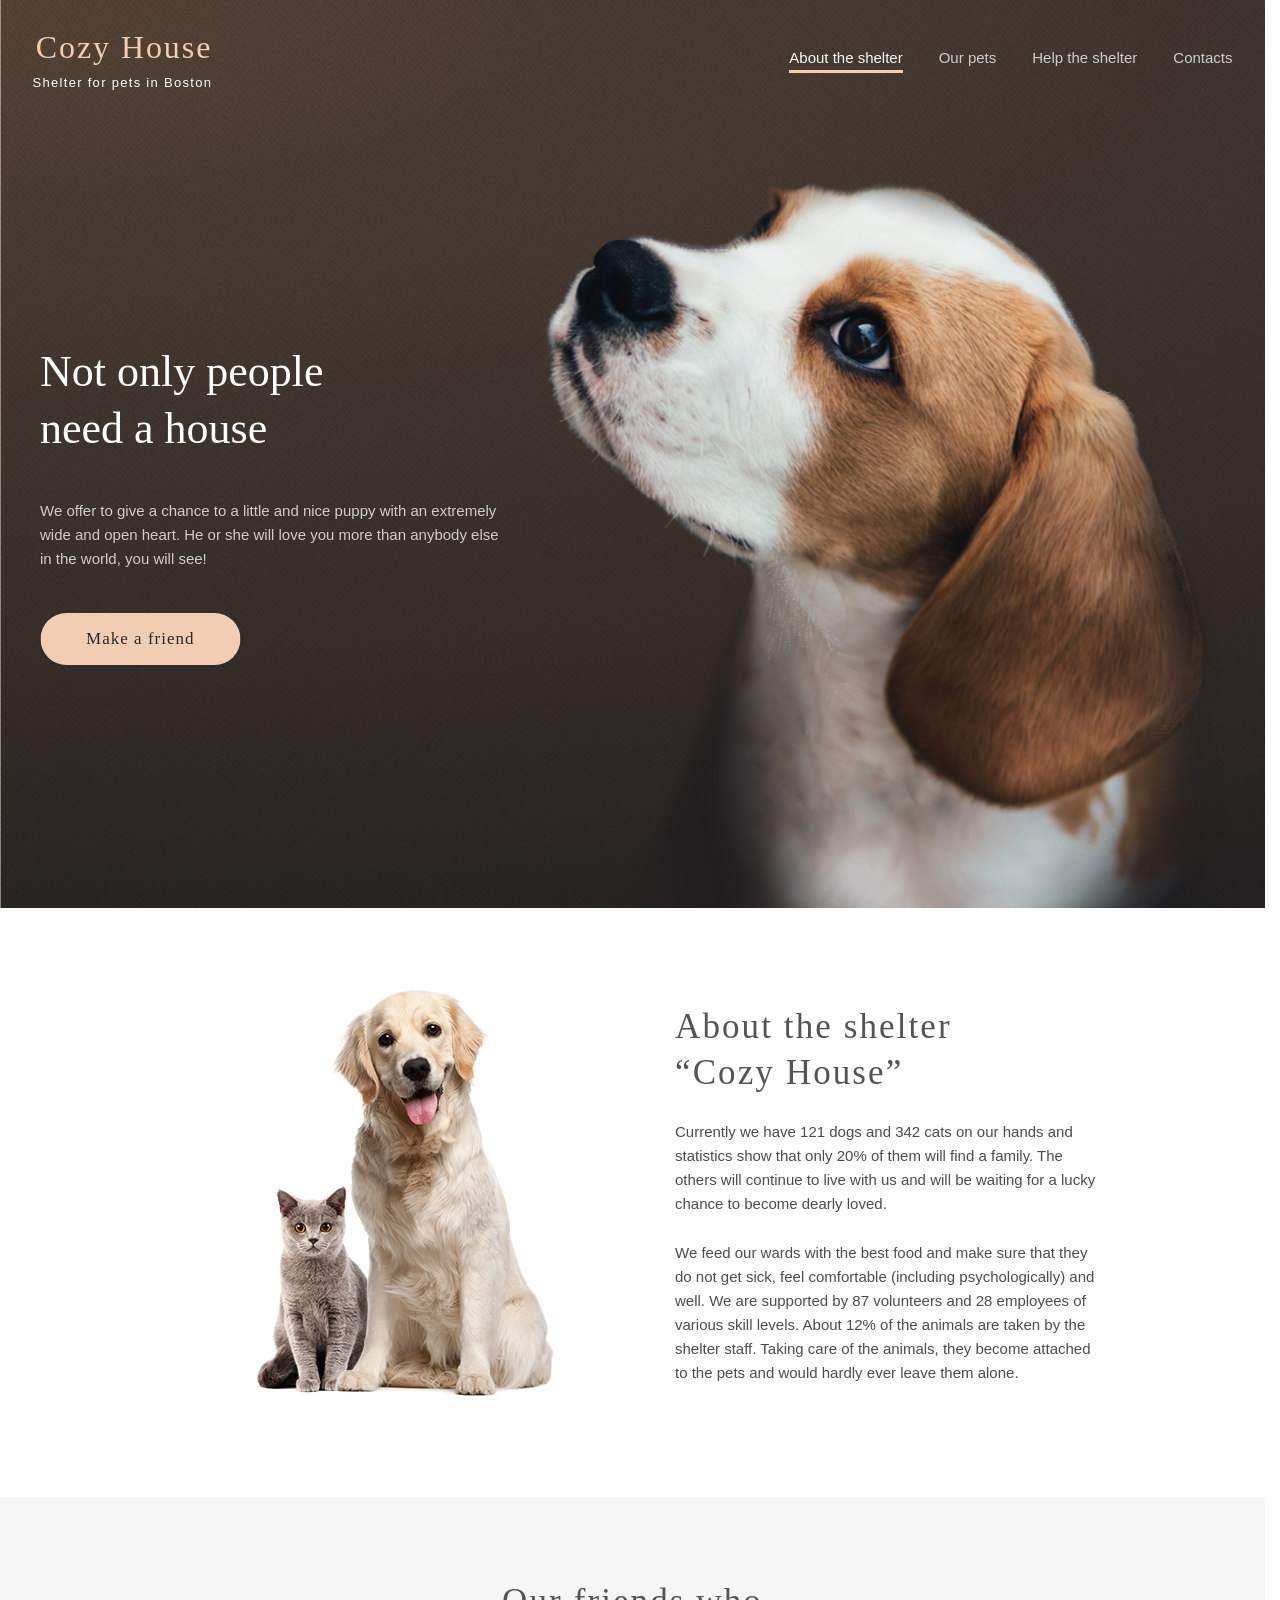
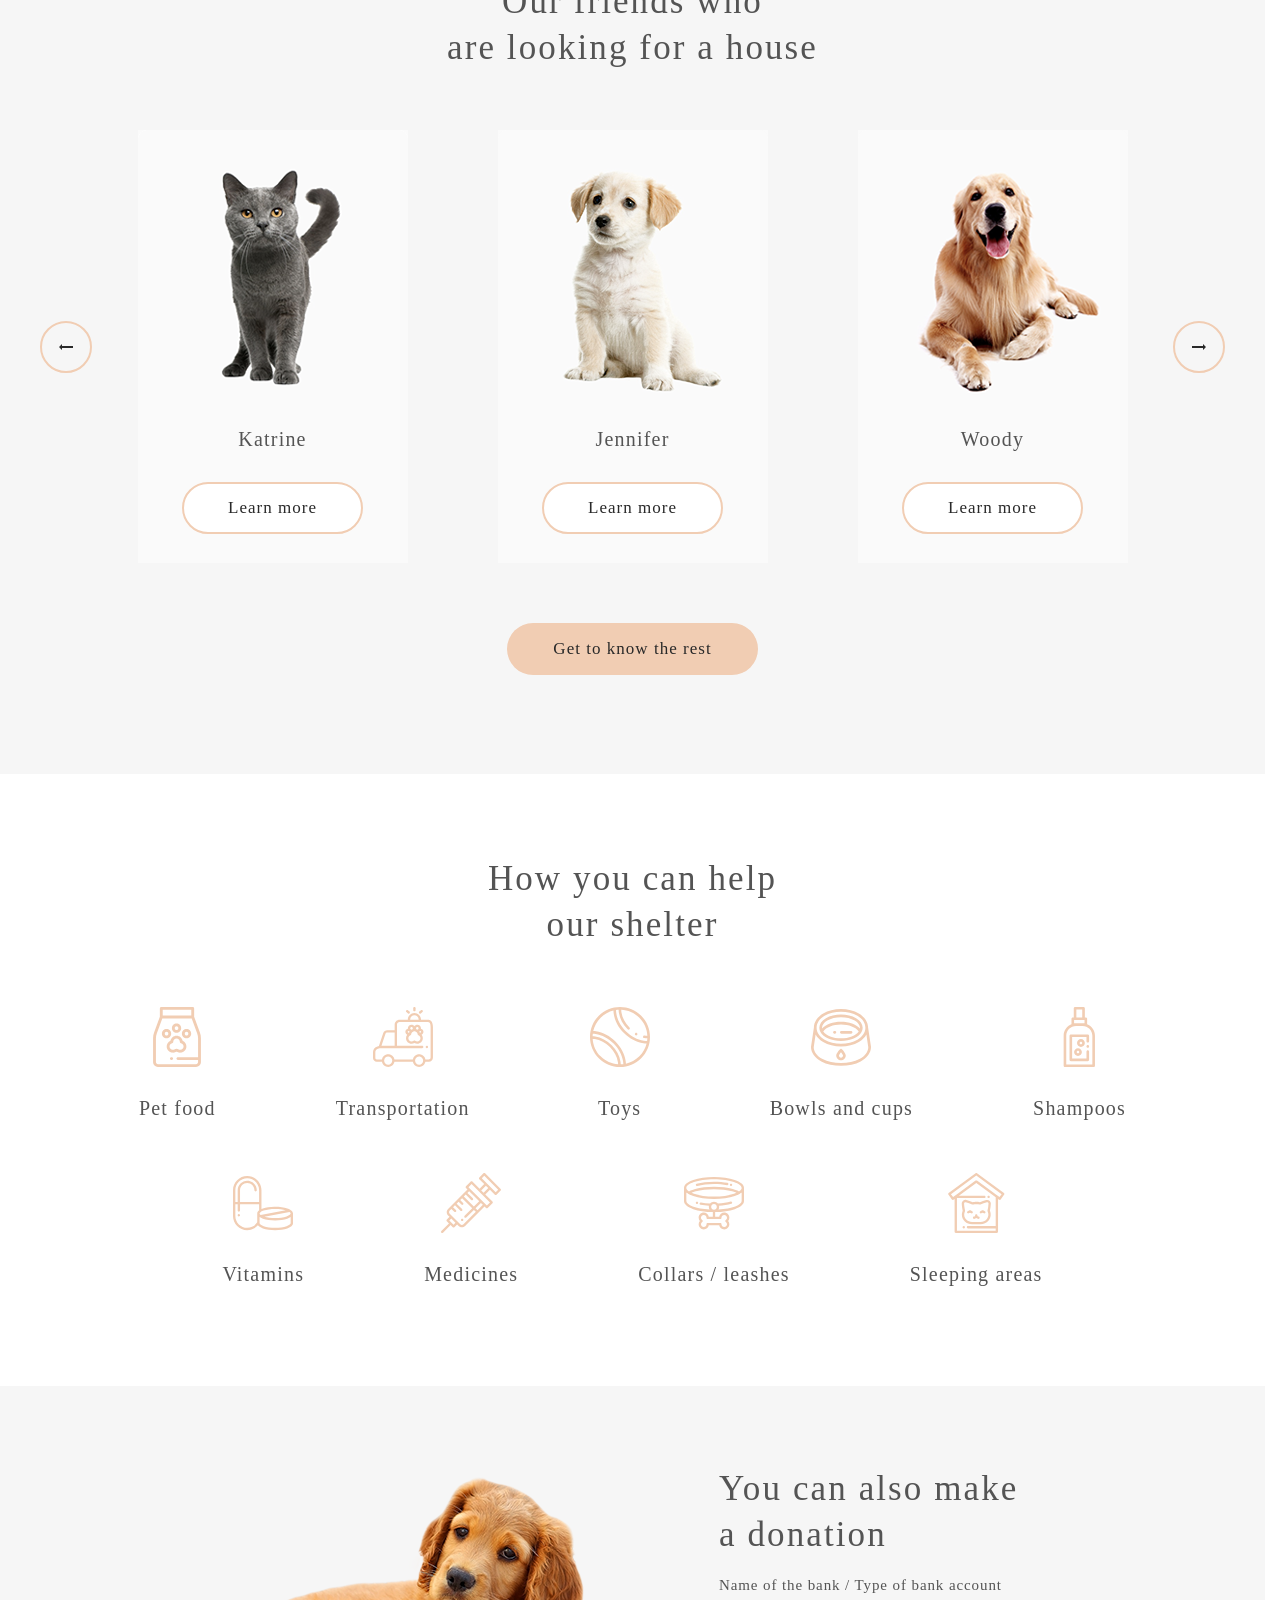
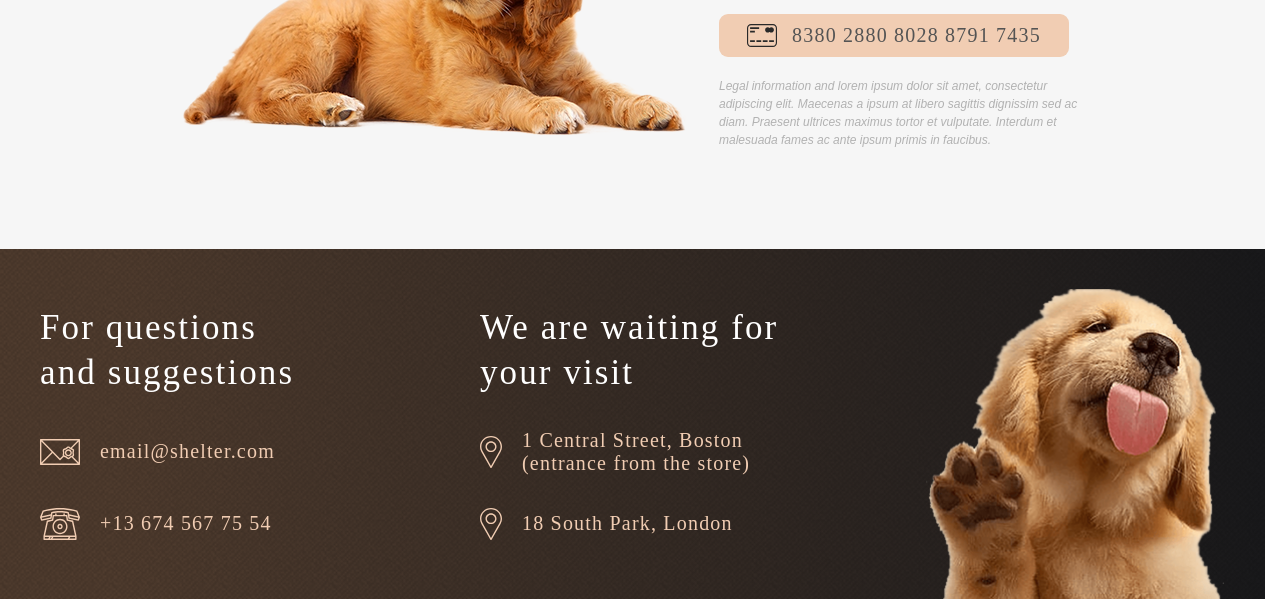
==== commit 98348821: "fix: headers size in main page (Wed, Jun 24, 2026 01:48:17 PM)" ====
--- a/shelter/index.html
+++ b/shelter/index.html
@@ -186,7 +186,7 @@
             <div class="donation-card-container">
               <div class="card-image"></div>
               <a href="#">
-                <p class="header-h3">8380 2880 8028 8791 7435</p>
+                <p class="header-h4">8380 2880 8028 8791 7435</p>
               </a>
             </div>
             <p class="paragraph-s">Legal information and lorem ipsum dolor sit amet, consectetur adipiscing elit.
@@ -206,23 +206,23 @@
             <p class="header-h2 color-light-xl">For questions and suggestions</p>
             <div class="footer-mail">
               <div class="mail-icon"></div>
-              <p class="header-h3"><a class="footer-link" href="mailto:email@shelter.com">email@shelter.com</a></p>
+              <p class="header-h4"><a class="footer-link" href="mailto:email@shelter.com">email@shelter.com</a></p>
             </div>
             <div class="footer-phone">
               <div class="phone-icon"></div>
-              <p class="header-h3"><a class="footer-link" href="tel:+136745677554">+13 674 567 75 54</a></p>
+              <p class="header-h4"><a class="footer-link" href="tel:+136745677554">+13 674 567 75 54</a></p>
             </div>
           </div>
           <div class="footer-location-container">
             <p class="header-h2 color-light-xl">We are waiting for your visit</p>
             <div class="footer-location">
               <div class="location-icon"></div>
-              <p class="header-h3"><a class="footer-link" href="https://maps.app.goo.gl/uSCrZoXKpnxsAoTY9"
+              <p class="header-h4"><a class="footer-link" href="https://maps.app.goo.gl/uSCrZoXKpnxsAoTY9"
                   target="_blank">1 Central Street, Boston (entrance from the store)</a></p>
             </div>
             <div class="footer-location">
               <div class="location-icon"></div>
-              <p class="header-h3"><a class="footer-link" href="https://maps.app.goo.gl/Q9Zvm2cSrWFvhHvR8"
+              <p class="header-h4"><a class="footer-link" href="https://maps.app.goo.gl/Q9Zvm2cSrWFvhHvR8"
                   target="_blank">18 South Park, London</a></p>
             </div>
           </div>
--- a/shelter/assets/css/styles.css
+++ b/shelter/assets/css/styles.css
@@ -813,7 +813,7 @@
 .footer-content-container {
   display: flex;
   flex-direction: row;
-  justify-content: flex-start;
+  justify-content: center;
   align-items: flex-start;
   /*gap: 80px;*/
   gap: clamp(40px, calc(40px + 40 * ((100vw - 1200px) / (1280 - 1200))), 80px);
--- a/shelter/assets/css/styles-mobile.css
+++ b/shelter/assets/css/styles-mobile.css
@@ -1,20 +1,3 @@
-/* burger */
-
-@media (max-width: 767px) {
-  .nav-links-container {
-    display: none;
-  }
-
-  .burger-button-container {
-    display: block;
-  }
-
-  .nav-container {
-    margin-left: clamp(20px, calc(10px + 10 * ((100vw - 320px) / (768 - 320))), 30px);
-    margin-right: clamp(20px, calc(10px + 10 * ((100vw - 320px) / (768 - 320))), 30px);
-  }
-}
-
 /* desktop */
 
 @media (max-width: 1120px) {
@@ -57,7 +40,7 @@
   }
 
   .footer-content-container {
-    padding: 0 34px;
+    margin: 0 10px;
     width: 100%;
     gap: 60px;
   }
@@ -73,6 +56,21 @@
     margin-left: 0;
   }
 
+  .footer-mail {
+    padding-top: 38px;
+    gap: 20px;
+  }
+
+  .footer-phone {
+    padding-top: 40px;
+    gap: 20px;
+  }
+
+  .footer-location {
+    padding-top: 32px;
+    gap: 19px;
+  }
+
   .footer-image-container {
     width: 100%;
     justify-self: center;
@@ -186,3 +184,25 @@
     gap: 45px;
   }
 }
+
+/* mobile */
+
+@media (max-width: 767px) {
+  .nav-links-container {
+    display: none;
+  }
+
+  .burger-button-container {
+    display: block;
+  }
+
+  .nav-container {
+    margin-left: clamp(20px, calc(20px + 10 * ((100vw - 320px) / (768 - 320))), 30px);
+    margin-right: clamp(20px, calc(20px + 10 * ((100vw - 320px) / (768 - 320))), 30px);
+  }
+
+  .header-h2 {
+    font-size: clamp(25px, calc(25px + 10 * ((100vw - 320px) / (768 - 320))), 35px);
+    letter-spacing: clamp(1.5px, calc(0.6px + 0.6 * ((100vw - 320px) / (768 - 320))), 2.1px);
+  }
+}
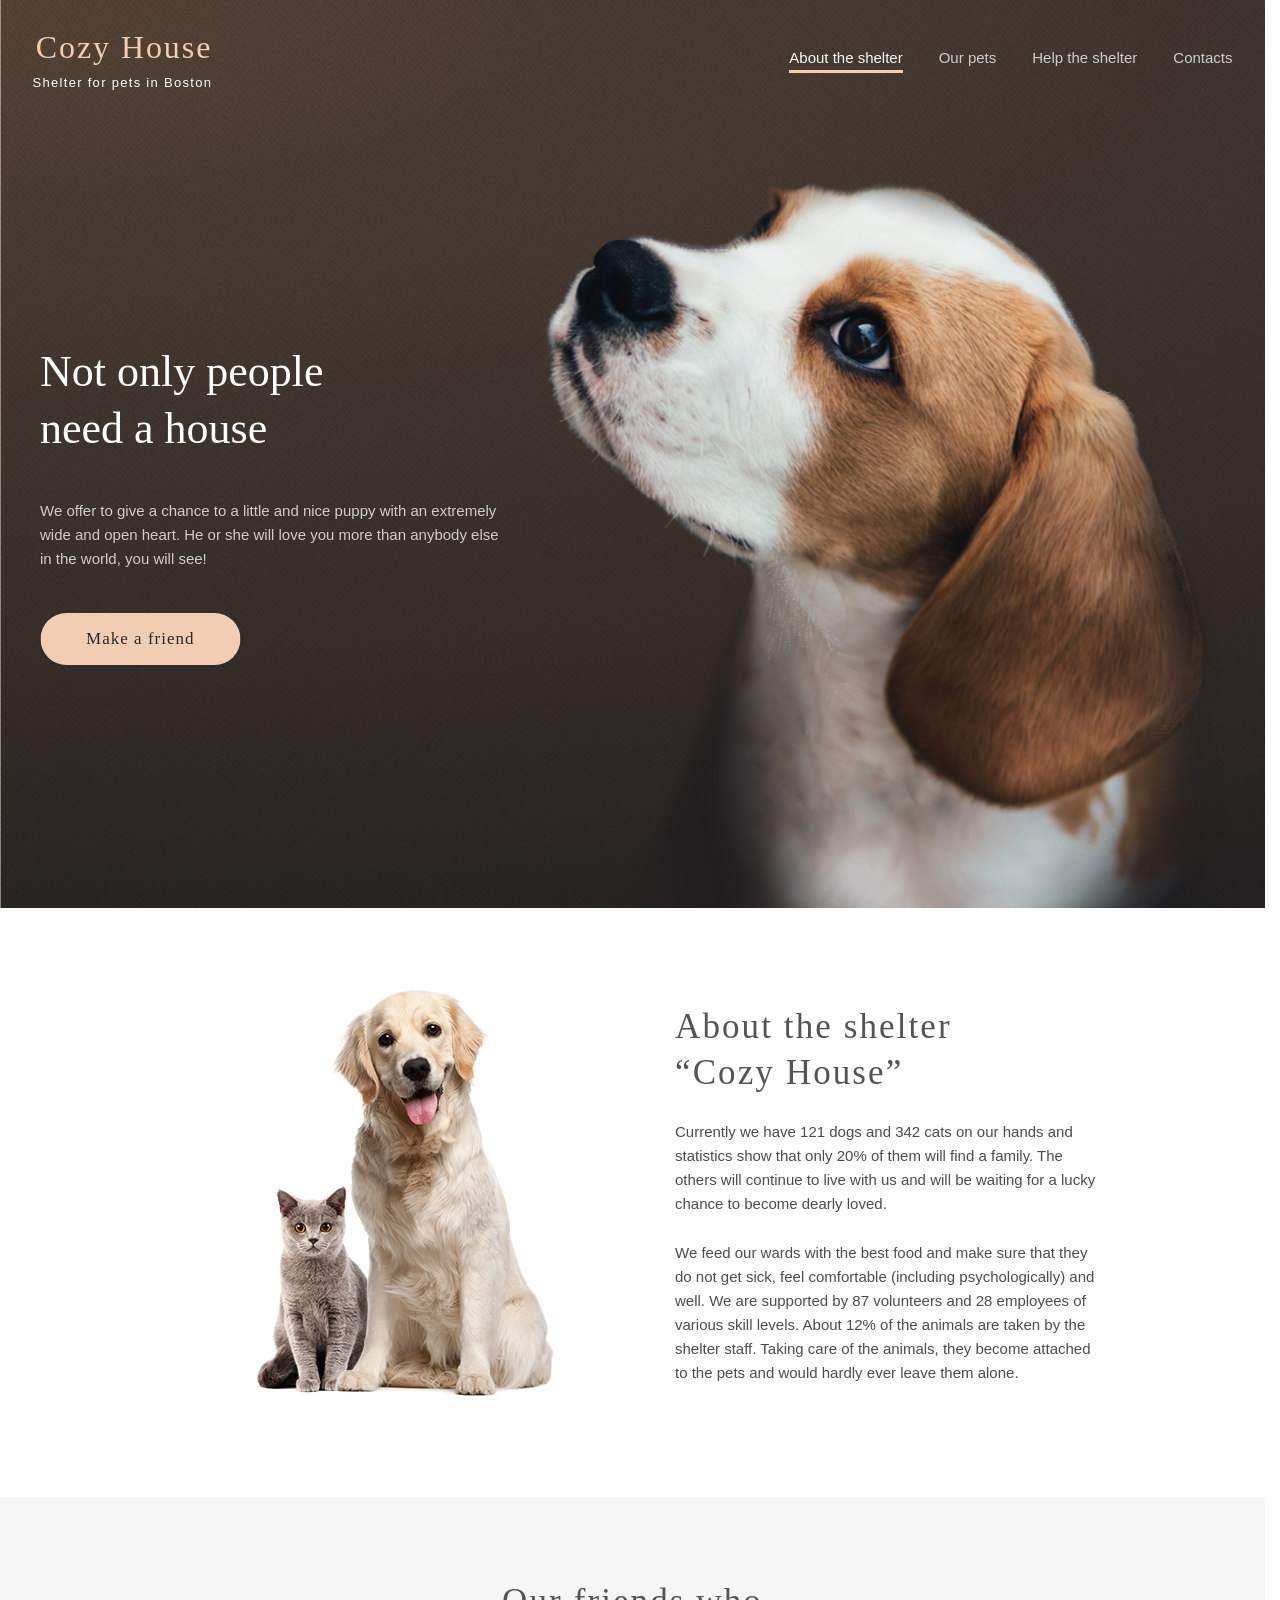
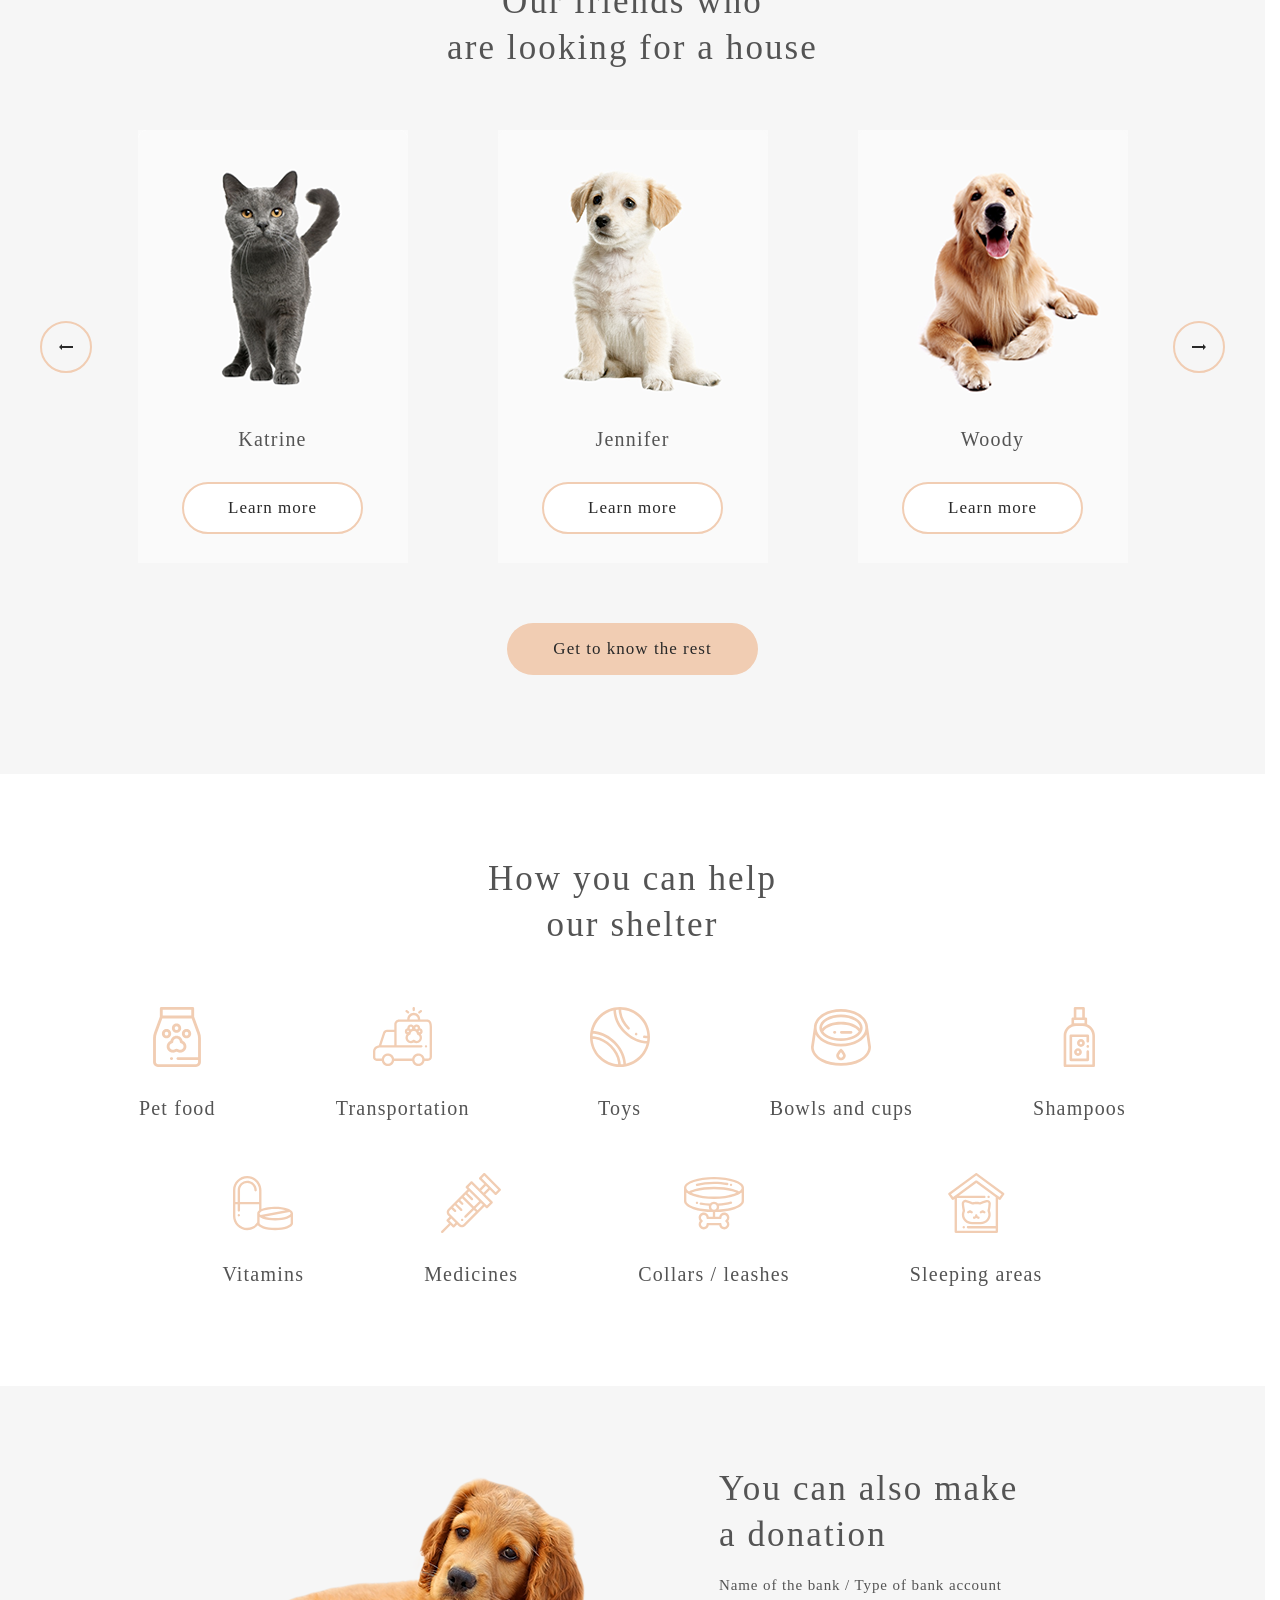
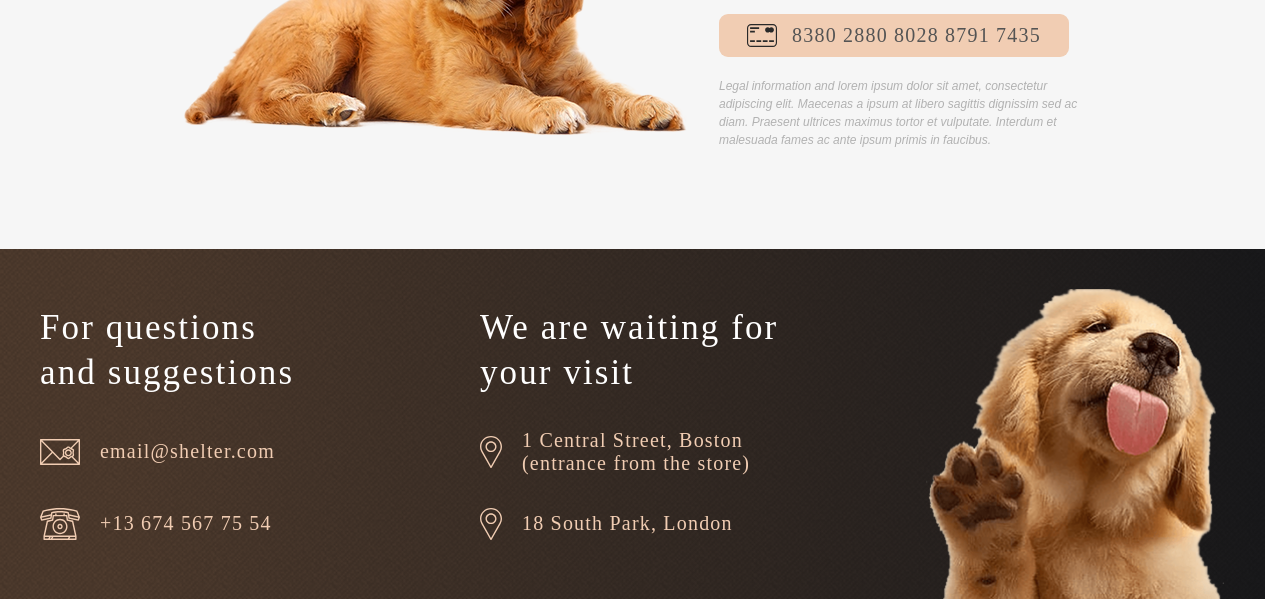
==== commit 4ef30fb3: "feat: add burger menu on a both pages (Sat, Jun 27, 2026 08:26:38 PM)" ====
--- a/shelter/index.html
+++ b/shelter/index.html
@@ -6,6 +6,7 @@
   <meta http-equiv="X-UA-Compatible" content="IE=edge">
   <meta name="viewport" content="width=device-width, initial-scale=1">
   <link href="https://fonts.cdnfonts.com/css/georgia" rel="stylesheet">
+  <link href="https://fonts.cdnfonts.com/css/arial" rel="stylesheet">
   <link rel="stylesheet" href="./assets/css/modern-normalize.css">
   <link rel="stylesheet" href="./assets/css/burger.css">
   <link rel="stylesheet" href="./assets/css/styles.css">
@@ -17,6 +18,19 @@
 <body>
 
   <div class="container">
+
+    <div class="modal-wrapper no-display">
+      <div class="modal-window"></div>
+    </div>
+
+    <div class="burger-container">
+      <ul class="burger-items-container">
+        <li class="burger-item"><span class="burger-link burger-link-active">About the shelter</span></li>
+        <li class="burger-item"><a href="./our-pets.html" class="burger-link">Our pets</a></li>
+        <li class="burger-item"><a href="./index.html#help" class="burger-link">Help the shelter</a></li>
+        <li class="burger-item"><a href="#contacts" class="burger-link">Contacts</a></li>
+      </ul>
+    </div>
 
     <header class="header">
       <nav class="nav">
@@ -122,6 +136,11 @@
               <div class="slider-control slider-control-right"></div>
             </div>
 
+            <div class="slider-controls-mobile">
+              <div class="slider-control slider-control-left"></div>
+              <div class="slider-control slider-control-right"></div>
+            </div>
+
           </div>
 
           <div class="pets-button-container">
--- a/shelter/assets/css/burger.css
+++ b/shelter/assets/css/burger.css
@@ -1,7 +1,7 @@
 .burger-button-container {
   display: none;
-  margin-top: 18px;
-  margin-right: 0px;
+  margin-top: 19px;
+  margin-right: 1px;
   z-index: 3;
 }
 
@@ -46,12 +46,56 @@
 
 .burger__active .burger-line-top {
   transform: translateY(10px) translateX(10px) rotate(-90deg);
+  background-color: var(--color-primary, #f1cdb3);
 }
 
 .burger__active .burger-line-center {
   transform: rotate(90deg);
+  background-color: var(--color-primary, #f1cdb3);
 }
 
 .burger__active .burger-line-bottom {
   transform: translateY(-10px) translateX(-10px) rotate(-90deg);
+  background-color: var(--color-primary, #f1cdb3);
 }
+
+.burger-container {
+  display: none;
+  position: absolute;
+  width: 320px;
+  height: 100vh;
+  top: 0;
+  right: -320px;
+  z-index: 3;
+  flex-direction: column;
+  justify-content: center;
+  align-items: center;
+  background: var(--color-dark-3xl, #292929);
+  transition-duration: 0.5s;
+  transition-property: all;
+  transition-delay: 0.1s;
+  transition-timing-function: ease-in-out;
+}
+
+.burger-container__open {
+  transform: translateX(-320px);
+}
+
+.burger-items-container {
+  margin-top: -12px;
+  display: flex;
+  flex-direction: column;
+  align-items: center;
+  justify-content: center;
+  gap: 40px;
+}
+
+.burger-item {
+  height: 51px;
+  color: var(--color-light-s, #fafafa);
+  font-family: Arial;
+  font-size: 32px;
+  font-style: normal;
+  font-weight: 400;
+  line-height: 160%; /* 51.2px */
+}
--- a/shelter/assets/css/styles.css
+++ b/shelter/assets/css/styles.css
@@ -53,7 +53,8 @@
   margin-left: auto;
   margin-right: auto;
   */
-  overflow: hidden;
+  position: relative;
+  overflow: clip;
 }
 
 .header-h1 {
@@ -171,6 +172,49 @@
   color: #fff;
 }
 
+.no-scroll {
+  height: 100%;
+  overflow: hidden;
+}
+
+.no-display {
+  display: none;
+  opacity: 0;
+}
+
+/* Modal */
+
+.modal-wrapper {
+  position: fixed;
+  top: 0;
+  left: 0;
+  bottom: 0;
+  right: 0;
+  min-width: 100%;
+  min-height: 100%;
+  z-index: 2;
+  background: rgba(41, 41, 41, 0.6);
+  animation: fadeIn 0.3s ease forwards;
+}
+
+@keyframes fadeIn {
+  from {
+    opacity: 0;
+  }
+  to {
+    opacity: 1;
+  }
+}
+
+@keyframes fadeOut {
+  from {
+    opacity: 1;
+  }
+  to {
+    opacity: 0;
+  }
+}
+
 /* Header */
 
 .header {
@@ -258,7 +302,11 @@
 a.nav-link:link,
 a.nav-link:visited,
 a.nav-link:hover,
-a.nav-link:active {
+a.nav-link:active,
+a.burger-link:link,
+a.burger-link:visited,
+a.burger-link:hover,
+a.burger-link:active {
   position: relative;
   color: var(--color-dark-s, #cdcdcd);
   text-decoration: none;
@@ -292,11 +340,13 @@
   color: var(--color-light-s, #fafafa);
 }
 
+span.burger-link,
 span.nav-link {
   position: relative;
   display: inline-block;
 }
 
+span.burger-link::before,
 span.nav-link::before {
   content: "";
   position: absolute;
@@ -313,6 +363,7 @@
   transition-timing-function: ease-in-out;
 }
 
+span.burger-link-active::before,
 span.nav-link-active::before {
   background-color: var(--color-primary);
 }
@@ -508,6 +559,10 @@
   align-items: center;
 }
 
+.slider-controls-mobile {
+  display: none;
+}
+
 .slider-control {
   width: 52px;
   height: 52px;
@@ -671,39 +726,57 @@
 }
 
 .help-image-1 {
-  background: url(../icons/icon-pet-food.svg) no-repeat;
+  background-image: url(../icons/icon-pet-food.svg);
+  background-size: contain;
+  background-repeat: no-repeat;
 }
 
 .help-image-2 {
-  background: url(../icons/icon-transportation.svg) no-repeat;
+  background-image: url(../icons/icon-transportation.svg);
+  background-size: contain;
+  background-repeat: no-repeat;
 }
 
 .help-image-3 {
-  background: url(../icons/icon-toys.svg) no-repeat;
+  background-image: url(../icons/icon-toys.svg);
+  background-size: contain;
+  background-repeat: no-repeat;
 }
 
 .help-image-4 {
-  background: url(../icons/icon-bowls-and-cups.svg) no-repeat;
+  background-image: url(../icons/icon-bowls-and-cups.svg);
+  background-size: contain;
+  background-repeat: no-repeat;
 }
 
 .help-image-5 {
-  background: url(../icons/icon-shampoos.svg) no-repeat;
+  background-image: url(../icons/icon-shampoos.svg);
+  background-size: contain;
+  background-repeat: no-repeat;
 }
 
 .help-image-6 {
-  background: url(../icons/icon-vitamins.svg) no-repeat;
+  background-image: url(../icons/icon-vitamins.svg);
+  background-size: contain;
+  background-repeat: no-repeat;
 }
 
 .help-image-7 {
-  background: url(../icons/icon-medicines.svg) no-repeat;
+  background-image: url(../icons/icon-medicines.svg);
+  background-size: contain;
+  background-repeat: no-repeat;
 }
 
 .help-image-8 {
-  background: url(../icons/icon-collars-leashes.svg) no-repeat;
+  background-image: url(../icons/icon-collars-leashes.svg);
+  background-size: contain;
+  background-repeat: no-repeat;
 }
 
 .help-image-9 {
-  background: url(../icons/icon-sleeping-area.svg) no-repeat;
+  background-image: url(../icons/icon-sleeping-area.svg);
+  background-size: contain;
+  background-repeat: no-repeat;
 }
 
 /* Donation */
@@ -732,9 +805,10 @@
 .donation-image {
   width: 506px;
   height: 261px;
-  max-width: 506px;
-  max-height: 261px;
-  background: url(../images/donation-dog.png) no-repeat;
+  background-image: url(../images/donation-dog.png);
+  background-repeat: no-repeat;
+  background-size: contain;
+  background-position: bottom center;
 }
 
 .donation-content-container {
@@ -909,7 +983,6 @@
   background-repeat: no-repeat;
 }
 
-a,
 a.footer-link:link,
 a.footer-link:visited,
 a.footer-link:hover,
--- a/shelter/assets/css/styles-mobile.css
+++ b/shelter/assets/css/styles-mobile.css
@@ -29,6 +29,19 @@
     display: none;
   }
 
+  .donation-container {
+    align-self: center;
+    padding: 74px 192px 100px 192px;
+    margin-left: auto;
+    margin-right: auto;
+    max-width: var(--page-width-tablet);
+    display: flex;
+    flex-direction: column-reverse;
+    justify-content: center;
+    align-items: center;
+    gap: 45px;
+  }
+
   .footer-container {
     padding: 30px 30px 0 30px;
     width: var(--page-width-tablet);
@@ -169,31 +182,36 @@
   .help-item {
     width: 170px;
   }
-
-  .donation-container {
-    align-self: center;
-    padding: 74px 192px 100px 192px;
-    margin-left: auto;
-    margin-right: auto;
-
-    max-width: var(--page-width-tablet);
-    display: flex;
-    flex-direction: column-reverse;
-    justify-content: center;
-    align-items: center;
-    gap: 45px;
-  }
 }
 
 /* mobile */
 
 @media (max-width: 767px) {
+  /*
+  *:hover {
+    color: initial;
+    background-color: initial;
+    border-color: initial;
+    transform: none;
+    box-shadow: none;
+    transition: none;
+  }
+*/
+
   .nav-links-container {
     display: none;
   }
 
+  span.burger-link::before {
+    top: 50px;
+  }
+
   .burger-button-container {
     display: block;
+  }
+
+  .burger-container {
+    display: flex;
   }
 
   .nav-container {
@@ -201,8 +219,256 @@
     margin-right: clamp(20px, calc(20px + 10 * ((100vw - 320px) / (768 - 320))), 30px);
   }
 
+  .header-h1,
   .header-h2 {
     font-size: clamp(25px, calc(25px + 10 * ((100vw - 320px) / (768 - 320))), 35px);
     letter-spacing: clamp(1.5px, calc(0.6px + 0.6 * ((100vw - 320px) / (768 - 320))), 2.1px);
   }
+
+  .start-container {
+    width: 100%;
+    padding: 0px 10px;
+  }
+
+  .start-content-container {
+    /*width: 100%;*/
+    width: clamp(300px, calc(300px + 300 * ((100vw - 320px) / (768 - 320))), 600px);
+    align-self: center;
+    justify-content: center;
+    align-items: center;
+    text-align: center;
+  }
+
+  .start-image-container {
+    margin: 4px 0 0 40px;
+  }
+
+  .start-header {
+    width: clamp(250px, calc(250px + 100 * ((100vw - 320px) / (768 - 320))), 350px);
+  }
+
+  .section-about {
+    margin-top: clamp(622px, calc(622px + 378 * ((100vw - 320px) / (768 - 320))), 1000px);
+    padding: 0px 25px 42px 25px;
+  }
+
+  .about-container {
+    width: 100%;
+    gap: clamp(44px, calc(44px + 36 * ((100vw - 320px) / (768 - 320))), 80px);
+  }
+
+  .about-content-container {
+    align-items: center;
+    gap: 25px;
+  }
+
+  .about-header {
+    width: clamp(250px, calc(250px + 100 * ((100vw - 320px) / (768 - 320))), 350px);
+    text-align: center;
+  }
+
+  .about-text {
+    margin-bottom: -4px;
+    text-align: justify;
+  }
+
+  .about-image {
+    width: clamp(260px, calc(260px + 40 * ((100vw - 320px) / (768 - 320))), 300px);
+    height: clamp(354px, calc(354px + 54 * ((100vw - 320px) / (768 - 320))), 408px);
+  }
+
+  .pets-container {
+    max-width: 100%;
+    padding: 40px 40px 42px 40px;
+    gap: 42px;
+  }
+
+  .pets-slider-container {
+    flex-direction: column;
+    justify-content: center;
+    gap: 21px;
+  }
+
+  .slider-controls {
+    display: none;
+  }
+
+  .slider-controls-mobile {
+    max-width: 260px;
+    display: flex;
+    flex-direction: row;
+    justify-content: space-around;
+    align-items: center;
+    gap: 56px;
+  }
+
+  .pet-card-02 {
+    display: none;
+  }
+
+  .pet-name {
+    padding-top: 4px;
+  }
+
+  .pets-button-container {
+    width: 270px;
+  }
+
+  .help-container {
+    /* padding: 82px 69px 100px 69px;*/
+    padding: 42px 18px 44px 18px;
+    gap: 42px;
+  }
+
+  .help-header {
+    width: clamp(250px, calc(250px + 100 * ((100vw - 320px) / (768 - 320))), 350px);
+    text-align: center;
+  }
+
+  .help-items-container {
+    align-items: flex-end;
+    justify-content: space-around;
+    column-gap: 33.8px;
+    row-gap: 29px;
+  }
+
+  .help-item {
+    width: clamp(125px, calc(125px + 45 * ((100vw - 320px) / (768 - 320))), 170px);
+    gap: 20.2px;
+  }
+
+  .help-image {
+    width: 50px;
+    height: 50px;
+  }
+
+  .help-item .header-h4 {
+    font-size: clamp(15px, calc(15px + 5 * ((100vw - 320px) / (768 - 320))), 20px);
+    letter-spacing: clamp(0.9px, calc(0.9px + 0.3 * ((100vw - 320px) / (768 - 320))), 1.2px);
+  }
+
+  .donation-container {
+    width: 100%;
+    /*padding: 74px 192px 100px 192px;*/
+    padding: 36px 20px;
+    align-items: center;
+    gap: clamp(25px, calc(25px + 20 * ((100vw - 320px) / (768 - 320))), 45px);
+  }
+
+  .donation-content-container {
+    width: 100%;
+    gap: 23px;
+    justify-content: center;
+    align-items: center;
+  }
+
+  .donation-header {
+    /*max-width: 220px;*/
+    max-width: clamp(220px, calc(220px + 80 * ((100vw - 320px) / (768 - 320))), 300px);
+    text-align: center;
+  }
+
+  .donation-content-container .header-h5 {
+    letter-spacing: 0px;
+  }
+
+  .donation-card-container {
+    max-width: clamp(280px, calc(280px + 70 * ((100vw - 320px) / (768 - 320))), 350px);
+    /*padding: 10px 15px;*/
+    padding-top: 10px;
+    padding-bottom: 10px;
+    padding-left: clamp(10px, calc(10px + 5 * ((100vw - 320px) / (768 - 320))), 15px);
+    padding-right: clamp(10px, calc(10px + 5 * ((100vw - 320px) / (768 - 320))), 15px);
+    gap: 15px;
+    letter-spacing: 0.8px;
+  }
+
+  .donation-card-container a .header-h4 {
+    font-size: clamp(15px, calc(15px + 5 * ((100vw - 320px) / (768 - 320))), 20px);
+    letter-spacing: clamp(0.8px, calc(0.8px + 0.4 * ((100vw - 320px) / (768 - 320))), 1.2px);
+  }
+
+  .donation-content-container .paragraph-s {
+    max-width: clamp(280px, calc(280px + 70 * ((100vw - 320px) / (768 - 320))), 350px);
+    margin-top: -2px;
+    text-align: justify;
+  }
+
+  .donation-image-container {
+    margin-top: 15px;
+    margin-bottom: 6px;
+  }
+
+  .donation-image {
+    width: clamp(260px, calc(260px + 246 * ((100vw - 320px) / (768 - 320))), 506px);
+    height: clamp(136px, calc(136px + 127 * ((100vw - 320px) / (768 - 320))), 261px);
+  }
+
+  .footer {
+    flex-direction: column;
+    justify-content: center;
+  }
+
+  .footer-container {
+    width: 100%;
+    /*    padding: 30px 30px 0 30px;*/
+    padding: 30px 10px 0 10px;
+    gap: clamp(40px, calc(40px + 25 * ((100vw - 320px) / (768 - 320))), 65px);
+    justify-self: center;
+    justify-content: center;
+  }
+
+  .footer-content-container {
+    flex-direction: column;
+    align-items: center;
+    align-self: center;
+    justify-content: center;
+    gap: clamp(40px, calc(40px + 40 * ((100vw - 1200px) / (1280 - 1200))), 80px);
+  }
+
+  .footer-contacts-container {
+    width: 100%;
+    max-width: 280px;
+    padding-top: 0;
+    align-items: center;
+    justify-content: center;
+    text-align: center;
+  }
+
+  .footer-location-container {
+    width: 100%;
+    max-width: 280px;
+    padding: 0 10px;
+    justify-self: center;
+    justify-content: center;
+    text-align: center;
+  }
+
+  .footer-location-container .header-h2 {
+    max-width: 280px;
+  }
+
+  .footer-location {
+    padding-top: 40px;
+    display: flex;
+    flex-direction: row;
+    justify-content: flex-start;
+    align-items: center;
+    gap: 18px;
+  }
+
+  .footer-location .header-h4 {
+    text-align: left;
+  }
+
+  .footer-image {
+    width: 260px;
+    height: 269px;
+  }
 }
+
+@media (max-width: 320px) {
+  .help-items-container {
+    justify-content: flex-start;
+  }
+}
